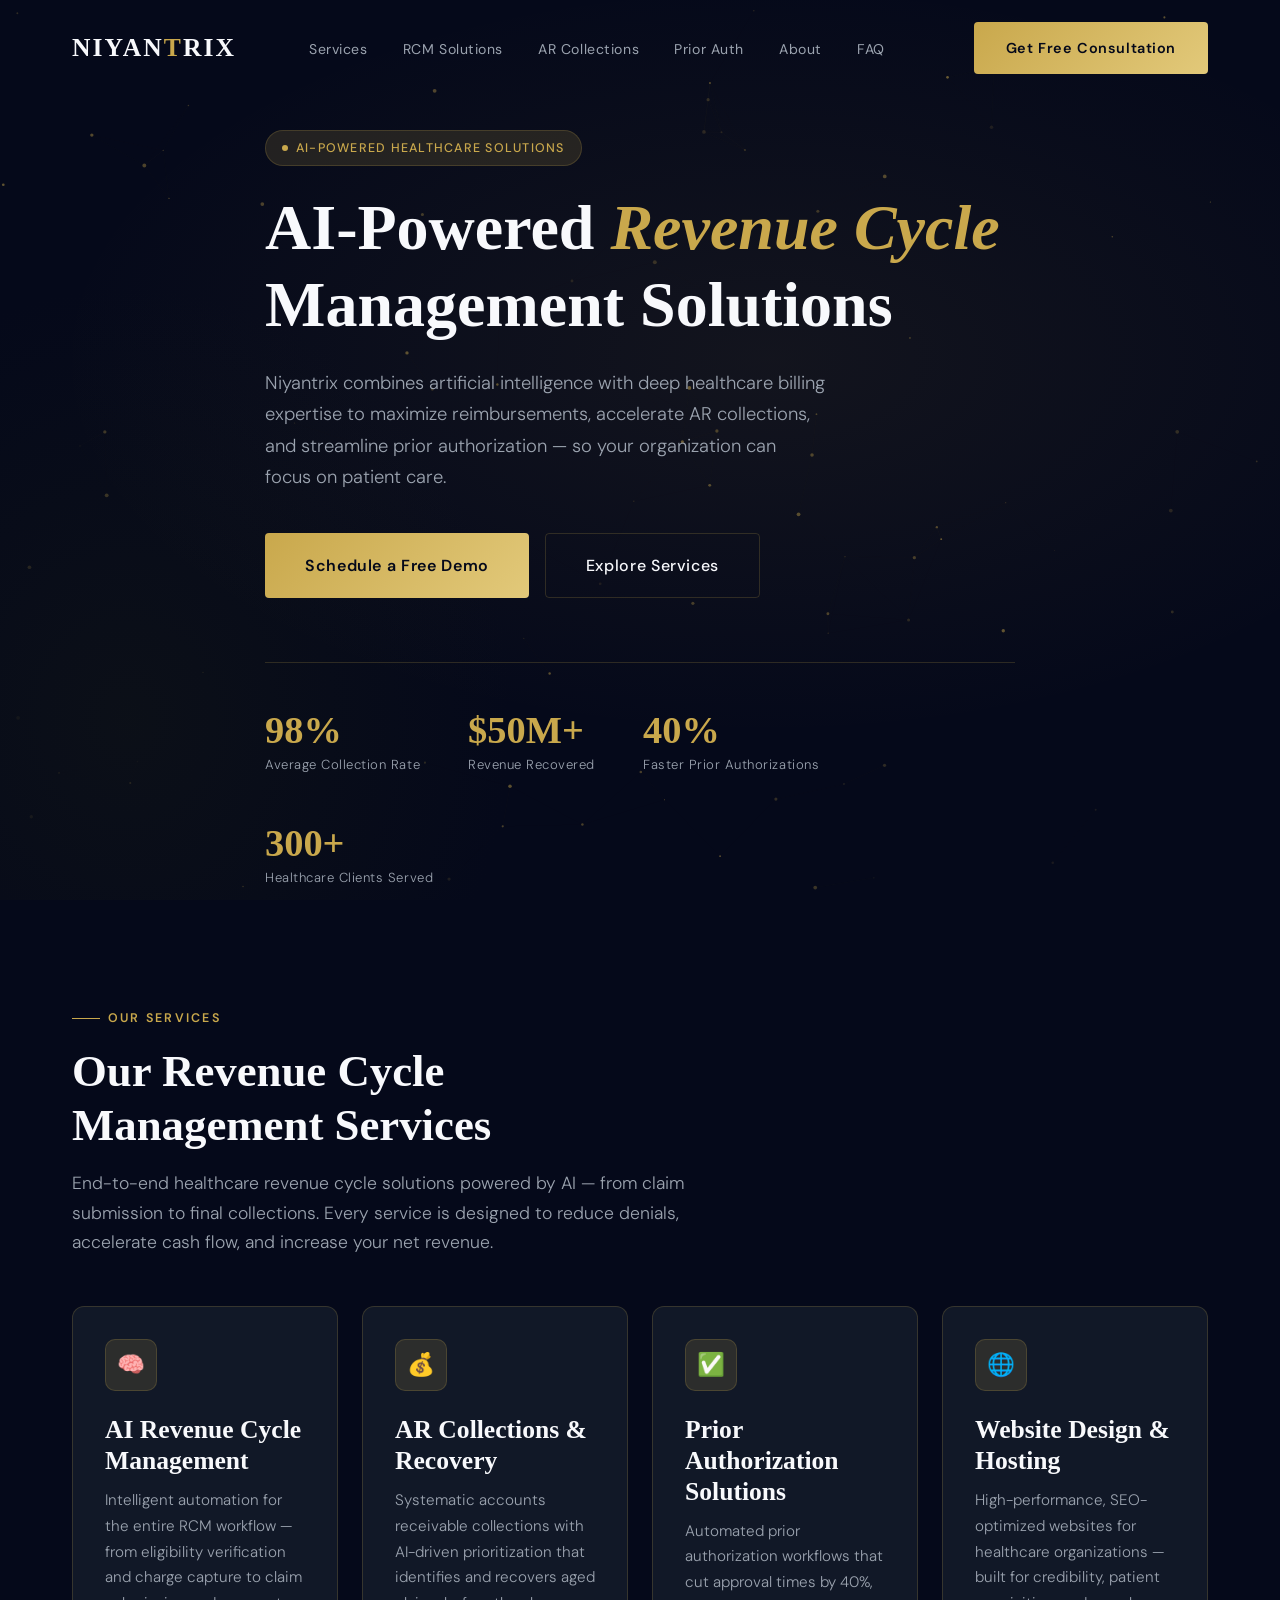
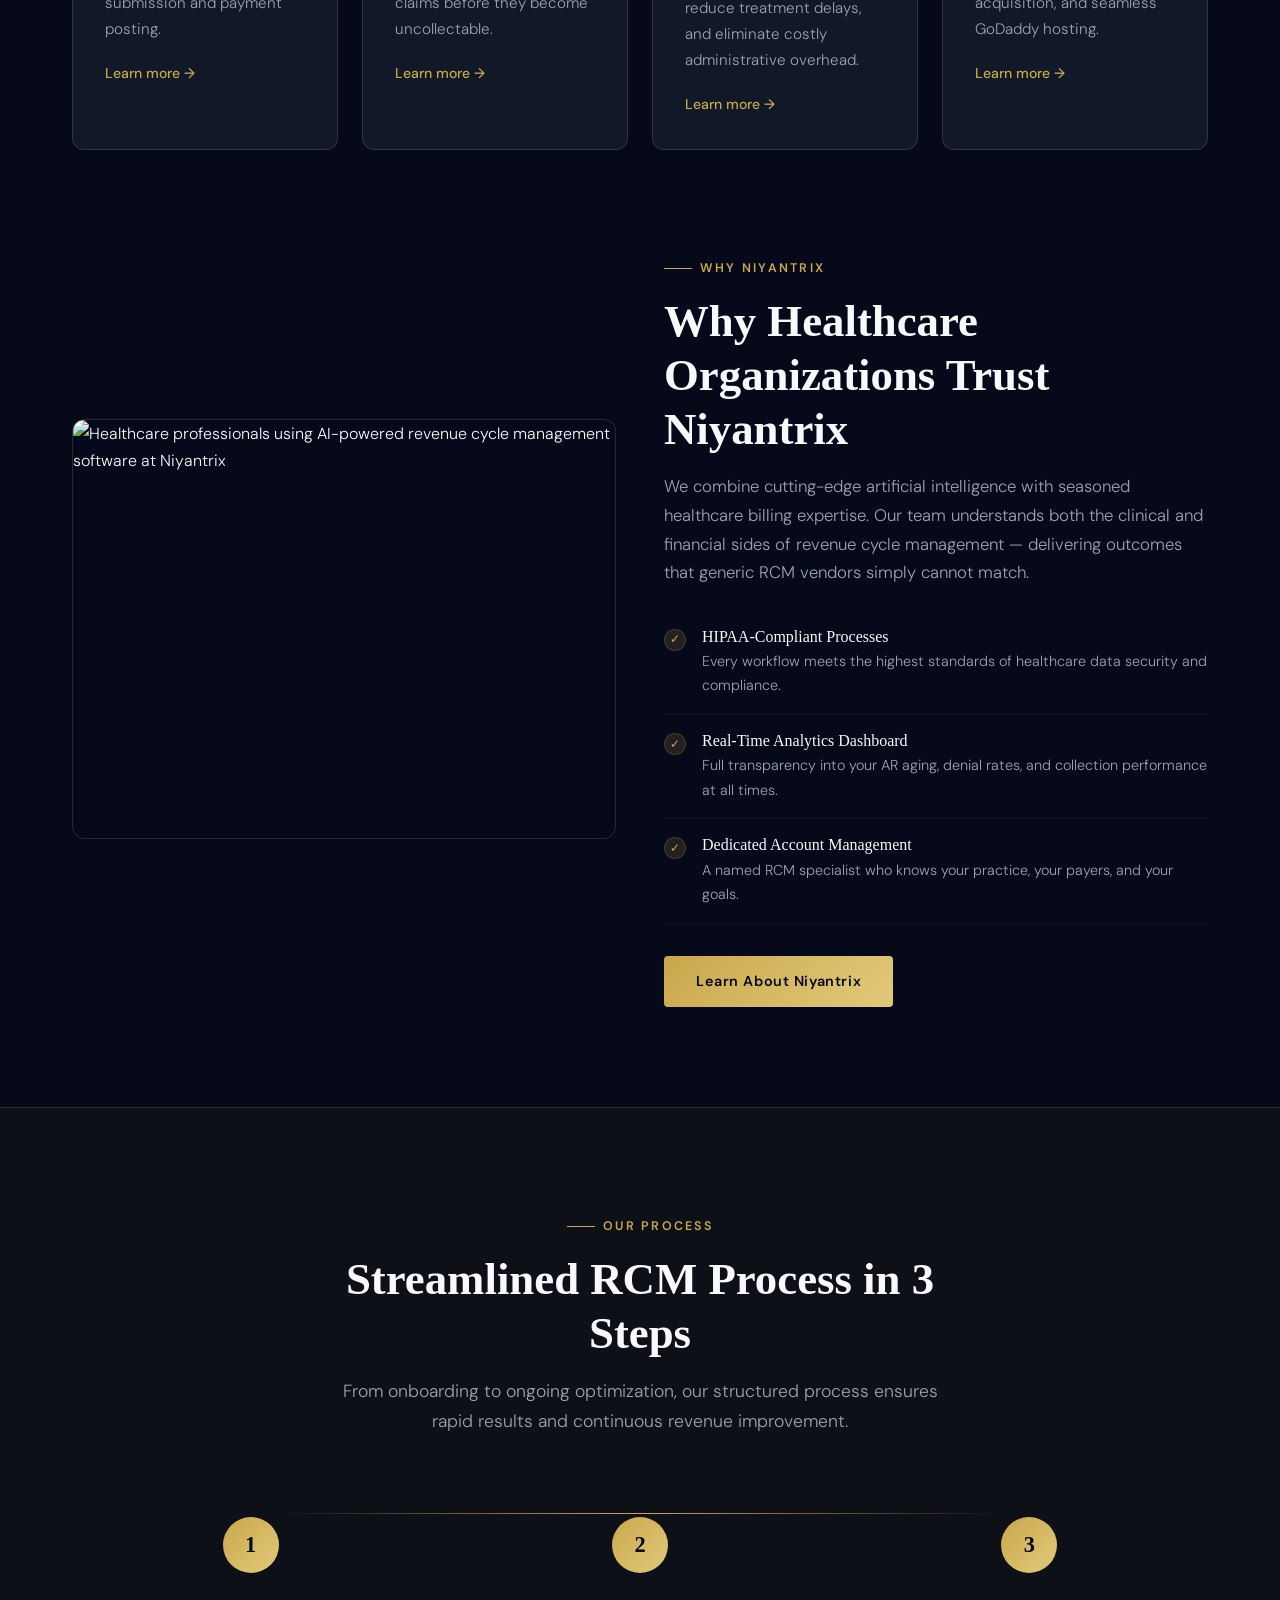
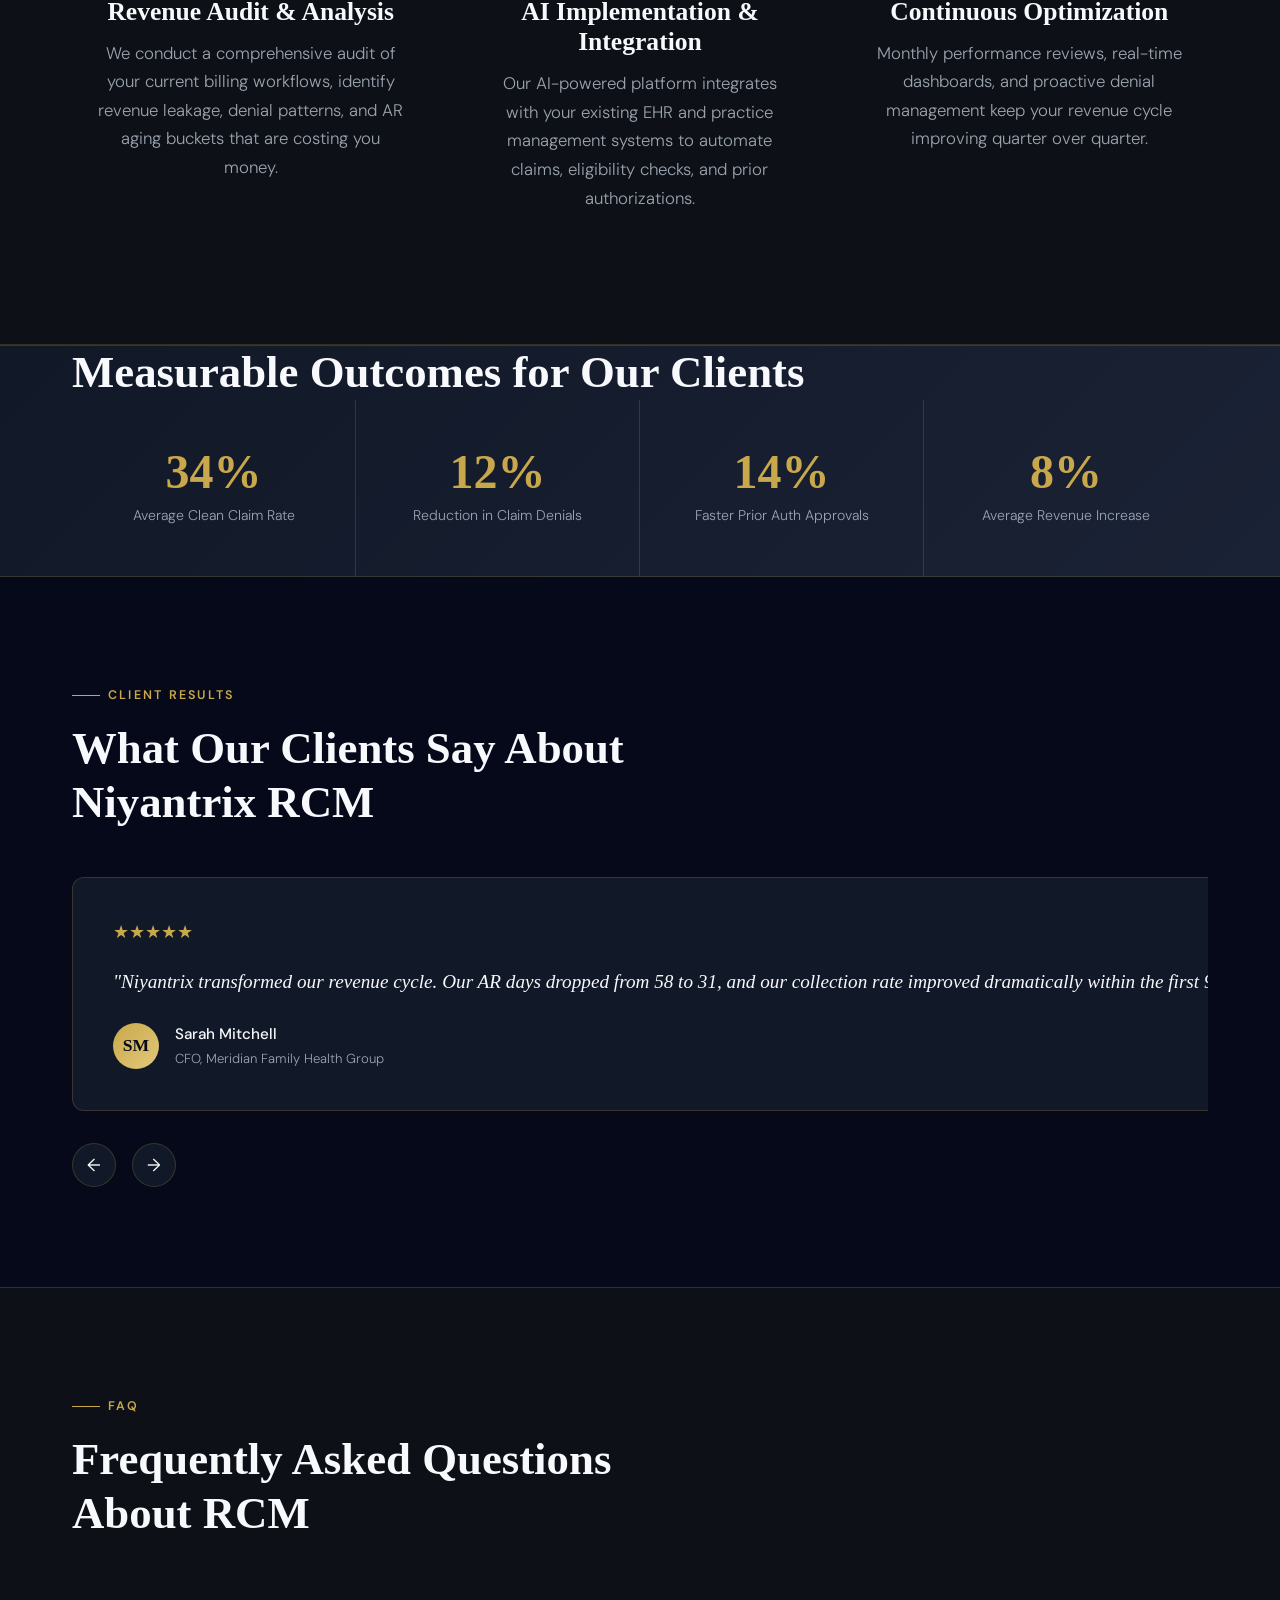
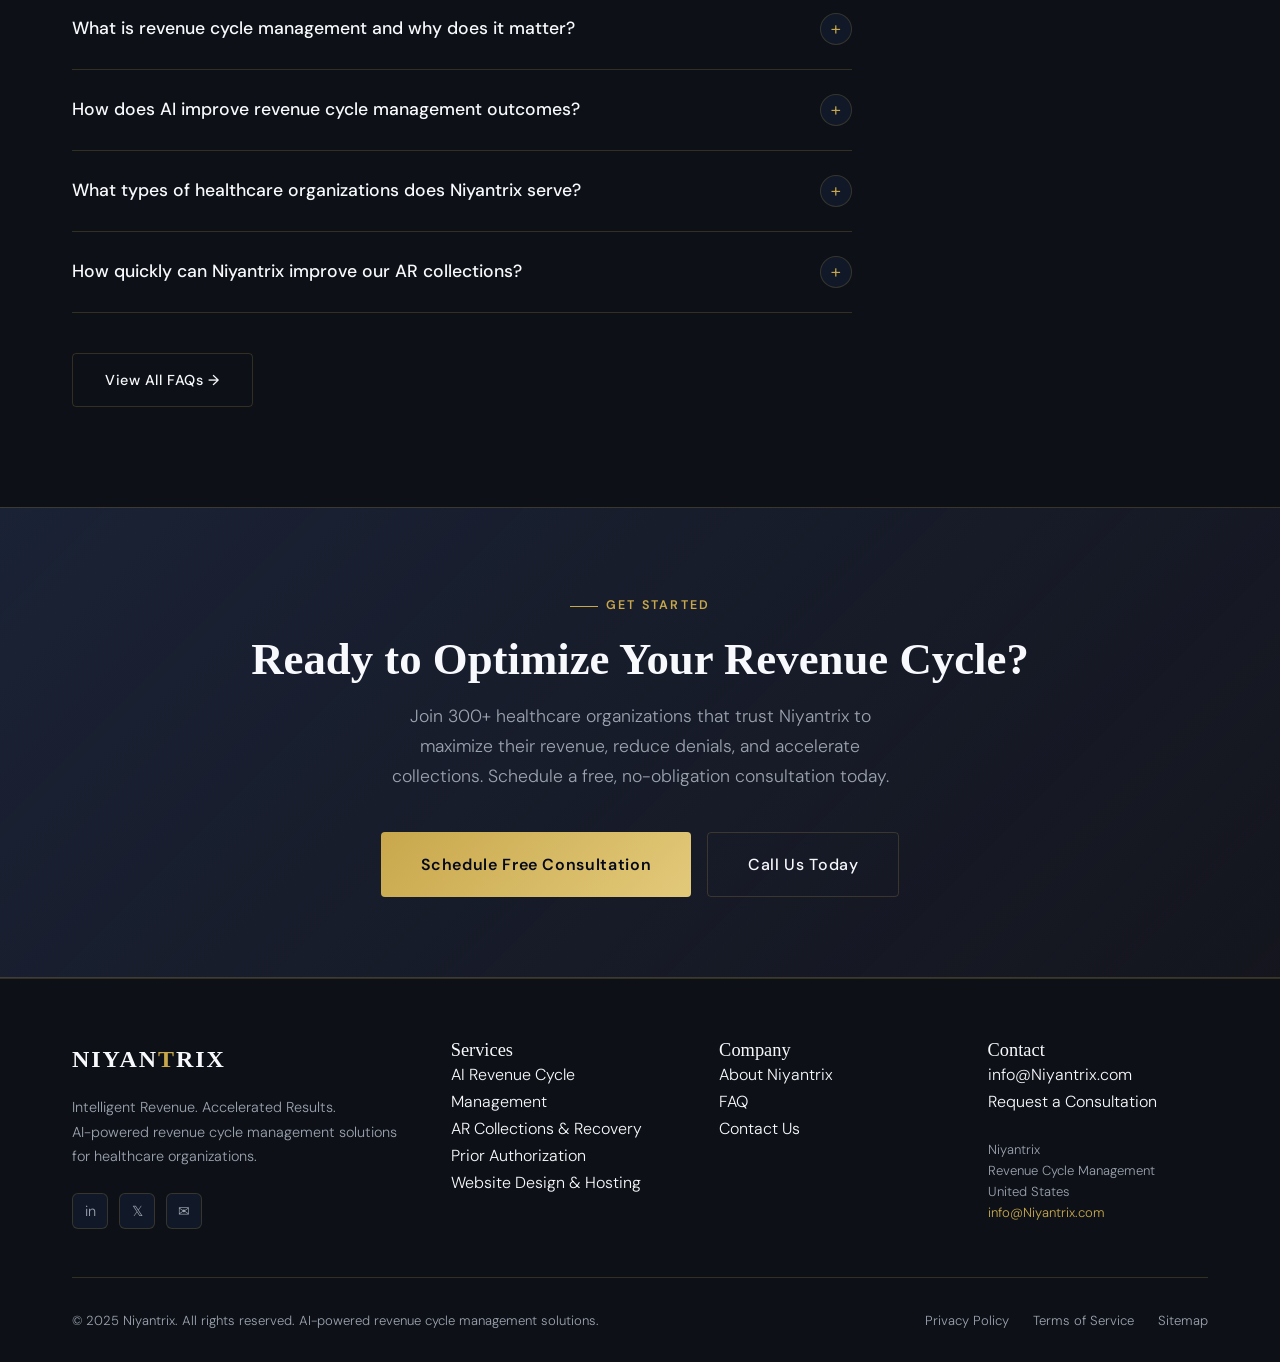
==== index.html @ f1049e8b "Initial commit" ====
<!DOCTYPE html>
<html lang="en">
<head>
  <meta charset="UTF-8" />
  <meta name="viewport" content="width=device-width, initial-scale=1.0" />
  <title>Niyantrix | AI-Powered Revenue Cycle Management & AR Collections</title>
  <meta name="description" content="Niyantrix delivers AI-powered revenue cycle management, AR collections, prior authorization, and healthcare billing solutions. Maximize revenue. Reduce denials. Contact us today." />
  <meta name="robots" content="index, follow" />
  <link rel="canonical" href="https://www.niyantrix.com/" />
  <!-- Open Graph -->
  <meta property="og:type" content="website" />
  <meta property="og:url" content="https://www.niyantrix.com/" />
  <meta property="og:title" content="Niyantrix | AI-Powered Revenue Cycle Management & AR Collections" />
  <meta property="og:description" content="Niyantrix delivers AI-powered revenue cycle management, AR collections, prior authorization, and healthcare billing solutions." />
  <meta property="og:image" content="https://www.niyantrix.com/og-image.jpg" />
  <!-- Twitter -->
  <meta name="twitter:card" content="summary_large_image" />
  <meta name="twitter:title" content="Niyantrix | AI-Powered Revenue Cycle Management" />
  <meta name="twitter:description" content="AI-powered RCM, AR collections, and prior authorization solutions that maximize healthcare revenue." />
  <meta name="twitter:image" content="https://www.niyantrix.com/og-image.jpg" />
  <!-- Hreflang -->
  <link rel="alternate" hreflang="en-us" href="https://www.niyantrix.com/" />
  <!-- Stylesheet -->
  <link rel="stylesheet" href="styles.css" />
  <!-- Structured Data: Organization -->
  <script type="application/ld+json">
  {
    "@context": "https://schema.org",
    "@type": "Organization",
    "name": "Niyantrix",
    "url": "https://www.niyantrix.com",
    "logo": "https://www.niyantrix.com/logo.png",
    "contactPoint": {
      "@type": "ContactPoint",
      "email": "info@Niyantrix.com",
      "contactType": "customer service",
      "availableLanguage": "English"
    },
    "sameAs": [
      "https://www.linkedin.com/company/niyantrix",
      "https://twitter.com/niyantrix"
    ],
    "description": "AI-powered revenue cycle management, AR collections, prior authorization, and healthcare billing solutions."
  }
  </script>
  <!-- Structured Data: WebSite -->
  <script type="application/ld+json">
  {
    "@context": "https://schema.org",
    "@type": "WebSite",
    "name": "Niyantrix",
    "url": "https://www.niyantrix.com",
    "potentialAction": {
      "@type": "SearchAction",
      "target": "https://www.niyantrix.com/search?q={search_term_string}",
      "query-input": "required name=search_term_string"
    }
  }
  </script>
  <!-- Structured Data: FAQPage -->
  <script type="application/ld+json">
  {
    "@context": "https://schema.org",
    "@type": "FAQPage",
    "mainEntity": [
      {
        "@type": "Question",
        "name": "What is revenue cycle management?",
        "acceptedAnswer": {
          "@type": "Answer",
          "text": "Revenue cycle management (RCM) is the financial process healthcare organizations use to track patient care from registration and appointment scheduling to the final payment of a balance. It includes coding, claim submission, AR collections, and denial management."
        }
      },
      {
        "@type": "Question",
        "name": "How does AI improve revenue cycle management?",
        "acceptedAnswer": {
          "@type": "Answer",
          "text": "AI improves RCM by automating claim scrubbing, predicting denials before submission, accelerating prior authorization workflows, and providing real-time analytics that identify revenue leakage—resulting in faster reimbursements and higher collection rates."
        }
      },
      {
        "@type": "Question",
        "name": "What prior authorization services does Niyantrix offer?",
        "acceptedAnswer": {
          "@type": "Answer",
          "text": "Niyantrix provides end-to-end prior authorization management including automated eligibility verification, real-time payer communication, denial prevention, and appeal management to reduce administrative burden and treatment delays."
        }
      }
    ]
  }
  </script>
</head>
<body>

<!-- ── Navigation ── -->
<nav class="nav" aria-label="Main navigation">
  <div class="container">
    <div class="nav-inner">
      <a href="index.html" class="nav-logo" aria-label="Niyantrix Home">NIYAN<span>T</span>RIX</a>
      <ul class="nav-links" role="list">
        <li><a href="services.html">Services</a></li>
        <li><a href="rcm-solutions.html">RCM Solutions</a></li>
        <li><a href="ar-collections.html">AR Collections</a></li>
        <li><a href="prior-authorization.html">Prior Auth</a></li>
        <li><a href="about.html">About</a></li>
        <li><a href="faq.html">FAQ</a></li>
      </ul>
      <a href="contact.html" class="btn btn-gold nav-cta" aria-label="Get a free RCM consultation">Get Free Consultation</a>
      <button class="nav-hamburger" aria-label="Open mobile menu" aria-expanded="false">
        <span></span><span></span><span></span>
      </button>
    </div>
  </div>
</nav>

<!-- Mobile Menu -->
<div class="mobile-menu" role="dialog" aria-modal="true" aria-label="Mobile navigation">
  <button class="mobile-close" aria-label="Close menu">✕</button>
  <a href="services.html">Services</a>
  <a href="rcm-solutions.html">RCM Solutions</a>
  <a href="ar-collections.html">AR Collections</a>
  <a href="prior-authorization.html">Prior Authorization</a>
  <a href="about.html">About</a>
  <a href="faq.html">FAQ</a>
  <a href="contact.html" class="btn btn-gold btn-lg">Get Free Consultation</a>
</div>

<!-- ── Hero ── -->
<section class="hero" aria-label="Hero">
  <canvas id="hero-canvas" aria-hidden="true"></canvas>
  <div class="hero-gradient" aria-hidden="true"></div>
  <div class="container">
    <div class="hero-content">
      <div class="hero-badge">AI-Powered Healthcare Solutions</div>
      <h1>AI-Powered <em>Revenue Cycle</em> Management Solutions</h1>
      <p class="hero-sub">Niyantrix combines artificial intelligence with deep healthcare billing expertise to maximize reimbursements, accelerate AR collections, and streamline prior authorization — so your organization can focus on patient care.</p>
      <div class="hero-actions">
        <a href="contact.html" class="btn btn-gold btn-lg" aria-label="Schedule a free RCM demo">Schedule a Free Demo</a>
        <a href="services.html" class="btn btn-outline btn-lg" aria-label="Learn about our RCM services">Explore Services</a>
      </div>
      <div class="hero-stats" role="list" aria-label="Key performance statistics">
        <div class="stat-item" role="listitem">
          <div class="stat-number" data-target="98" data-suffix="%" aria-label="98 percent collection rate">0%</div>
          <div class="stat-label">Average Collection Rate</div>
        </div>
        <div class="stat-item" role="listitem">
          <div class="stat-number" data-prefix="$" data-target="50" data-suffix="M+" aria-label="50 million dollars revenue recovered">$0M+</div>
          <div class="stat-label">Revenue Recovered</div>
        </div>
        <div class="stat-item" role="listitem">
          <div class="stat-number" data-target="40" data-suffix="%" aria-label="40 percent faster prior authorizations">0%</div>
          <div class="stat-label">Faster Prior Authorizations</div>
        </div>
        <div class="stat-item" role="listitem">
          <div class="stat-number" data-target="300" data-suffix="+" aria-label="Over 300 healthcare clients">0+</div>
          <div class="stat-label">Healthcare Clients Served</div>
        </div>
      </div>
    </div>
  </div>
</section>

<!-- ── Services Overview ── -->
<section class="section" id="services" aria-labelledby="services-heading">
  <div class="container">
    <div class="section-intro reveal">
      <div class="section-label">Our Services</div>
      <h2 id="services-heading">Our Revenue Cycle Management Services</h2>
      <p>End-to-end healthcare revenue cycle solutions powered by AI — from claim submission to final collections. Every service is designed to reduce denials, accelerate cash flow, and increase your net revenue.</p>
    </div>
    <div class="grid-4" style="margin-top:3rem;">
      <article class="card reveal reveal-delay-1">
        <div class="card-icon" aria-hidden="true">🧠</div>
        <h3>AI Revenue Cycle Management</h3>
        <p>Intelligent automation for the entire RCM workflow — from eligibility verification and charge capture to claim submission and payment posting.</p>
        <a href="rcm-solutions.html" class="card-link" aria-label="Learn more about AI Revenue Cycle Management">Learn more →</a>
      </article>
      <article class="card reveal reveal-delay-2">
        <div class="card-icon" aria-hidden="true">💰</div>
        <h3>AR Collections & Recovery</h3>
        <p>Systematic accounts receivable collections with AI-driven prioritization that identifies and recovers aged claims before they become uncollectable.</p>
        <a href="ar-collections.html" class="card-link" aria-label="Learn more about AR Collections and Recovery">Learn more →</a>
      </article>
      <article class="card reveal reveal-delay-3">
        <div class="card-icon" aria-hidden="true">✅</div>
        <h3>Prior Authorization Solutions</h3>
        <p>Automated prior authorization workflows that cut approval times by 40%, reduce treatment delays, and eliminate costly administrative overhead.</p>
        <a href="prior-authorization.html" class="card-link" aria-label="Learn more about Prior Authorization Solutions">Learn more →</a>
      </article>
      <article class="card reveal reveal-delay-4">
        <div class="card-icon" aria-hidden="true">🌐</div>
        <h3>Website Design & Hosting</h3>
        <p>High-performance, SEO-optimized websites for healthcare organizations — built for credibility, patient acquisition, and seamless GoDaddy hosting.</p>
        <a href="web-design.html" class="card-link" aria-label="Learn more about Website Design and Hosting">Learn more →</a>
      </article>
    </div>
  </div>
</section>

<!-- ── About Snippet ── -->
<section class="section" style="padding-top:0;" aria-labelledby="about-heading">
  <div class="container">
    <div class="grid-2">
      <div class="reveal">
        <img
          src="https://images.unsplash.com/photo-1576091160550-2173dba999ef?w=700&q=80"
          alt="Healthcare professionals using AI-powered revenue cycle management software at Niyantrix"
          style="border-radius:12px; border:1px solid rgba(201,168,76,0.2); width:100%; height:420px; object-fit:cover;"
          loading="lazy"
        />
      </div>
      <div class="reveal reveal-delay-2">
        <div class="section-label">Why Niyantrix</div>
        <h2 id="about-heading">Why Healthcare Organizations Trust Niyantrix</h2>
        <p style="margin-top:1rem;">We combine cutting-edge artificial intelligence with seasoned healthcare billing expertise. Our team understands both the clinical and financial sides of revenue cycle management — delivering outcomes that generic RCM vendors simply cannot match.</p>
        <div class="benefits-list" role="list">
          <div class="benefit-item" role="listitem">
            <div class="benefit-check" aria-hidden="true">✓</div>
            <div>
              <h4>HIPAA-Compliant Processes</h4>
              <p>Every workflow meets the highest standards of healthcare data security and compliance.</p>
            </div>
          </div>
          <div class="benefit-item" role="listitem">
            <div class="benefit-check" aria-hidden="true">✓</div>
            <div>
              <h4>Real-Time Analytics Dashboard</h4>
              <p>Full transparency into your AR aging, denial rates, and collection performance at all times.</p>
            </div>
          </div>
          <div class="benefit-item" role="listitem">
            <div class="benefit-check" aria-hidden="true">✓</div>
            <div>
              <h4>Dedicated Account Management</h4>
              <p>A named RCM specialist who knows your practice, your payers, and your goals.</p>
            </div>
          </div>
        </div>
        <a href="about.html" class="btn btn-gold" style="margin-top:2rem;" aria-label="Learn more about Niyantrix">Learn About Niyantrix</a>
      </div>
    </div>
  </div>
</section>

<!-- ── How It Works ── -->
<section class="section" style="background:var(--charcoal); border-top:1px solid var(--border); border-bottom:1px solid var(--border);" aria-labelledby="process-heading">
  <div class="container">
    <div class="section-intro text-center reveal" style="margin:0 auto 3rem;">
      <div class="section-label" style="justify-content:center;">Our Process</div>
      <h2 id="process-heading">Streamlined RCM Process in 3 Steps</h2>
      <p>From onboarding to ongoing optimization, our structured process ensures rapid results and continuous revenue improvement.</p>
    </div>
    <div class="process-grid">
      <div class="process-step reveal reveal-delay-1">
        <div class="step-num" aria-label="Step 1">1</div>
        <h3>Revenue Audit & Analysis</h3>
        <p>We conduct a comprehensive audit of your current billing workflows, identify revenue leakage, denial patterns, and AR aging buckets that are costing you money.</p>
      </div>
      <div class="process-step reveal reveal-delay-2">
        <div class="step-num" aria-label="Step 2">2</div>
        <h3>AI Implementation & Integration</h3>
        <p>Our AI-powered platform integrates with your existing EHR and practice management systems to automate claims, eligibility checks, and prior authorizations.</p>
      </div>
      <div class="process-step reveal reveal-delay-3">
        <div class="step-num" aria-label="Step 3">3</div>
        <h3>Continuous Optimization</h3>
        <p>Monthly performance reviews, real-time dashboards, and proactive denial management keep your revenue cycle improving quarter over quarter.</p>
      </div>
    </div>
  </div>
</section>

<!-- ── Results ── -->
<section class="results-banner" aria-labelledby="results-heading">
  <div class="container">
    <h2 id="results-heading" class="sr-only">Measurable Outcomes for Our Clients</h2>
    <div class="results-grid" role="list">
      <div class="result-item reveal" role="listitem">
        <div class="result-number" data-target="98" data-suffix="%" aria-label="98 percent">0%</div>
        <div class="result-label">Average Clean Claim Rate</div>
      </div>
      <div class="result-item reveal reveal-delay-1" role="listitem">
        <div class="result-number" data-target="35" data-suffix="%" aria-label="35 percent">0%</div>
        <div class="result-label">Reduction in Claim Denials</div>
      </div>
      <div class="result-item reveal reveal-delay-2" role="listitem">
        <div class="result-number" data-target="40" data-suffix="%" aria-label="40 percent">0%</div>
        <div class="result-label">Faster Prior Auth Approvals</div>
      </div>
      <div class="result-item reveal reveal-delay-3" role="listitem">
        <div class="result-number" data-target="22" data-suffix="%" aria-label="22 percent">0%</div>
        <div class="result-label">Average Revenue Increase</div>
      </div>
    </div>
  </div>
</section>

<!-- ── Testimonials ── -->
<section class="section" aria-labelledby="testimonials-heading">
  <div class="container">
    <div class="section-intro reveal" style="margin-bottom:3rem;">
      <div class="section-label">Client Results</div>
      <h2 id="testimonials-heading">What Our Clients Say About Niyantrix RCM</h2>
    </div>
    <div class="testimonials-track" role="region" aria-label="Client testimonials slider">
      <div class="testimonials-slider" aria-live="polite">
        <article class="testimonial-card">
          <div class="testimonial-stars" aria-label="5 out of 5 stars">★★★★★</div>
          <blockquote class="testimonial-text">"Niyantrix transformed our revenue cycle. Our AR days dropped from 58 to 31, and our collection rate improved dramatically within the first 90 days."</blockquote>
          <div class="testimonial-author">
            <div class="author-avatar" aria-hidden="true">SM</div>
            <div>
              <div class="author-name">Sarah Mitchell</div>
              <div class="author-title">CFO, Meridian Family Health Group</div>
            </div>
          </div>
        </article>
        <article class="testimonial-card">
          <div class="testimonial-stars" aria-label="5 out of 5 stars">★★★★★</div>
          <blockquote class="testimonial-text">"The prior authorization automation alone saved our staff over 20 hours per week. Niyantrix's AI actually understands payer requirements — it's remarkable."</blockquote>
          <div class="testimonial-author">
            <div class="author-avatar" aria-hidden="true">DK</div>
            <div>
              <div class="author-name">Dr. David Kumar</div>
              <div class="author-title">Medical Director, Apex Orthopedic Institute</div>
            </div>
          </div>
        </article>
        <article class="testimonial-card">
          <div class="testimonial-stars" aria-label="5 out of 5 stars">★★★★★</div>
          <blockquote class="testimonial-text">"We recovered over $1.2 million in aged AR within six months of partnering with Niyantrix. Their collections team is methodical and relentless in the best possible way."</blockquote>
          <div class="testimonial-author">
            <div class="author-avatar" aria-hidden="true">JR</div>
            <div>
              <div class="author-name">Jennifer Rodriguez</div>
              <div class="author-title">Revenue Cycle Director, Summit Surgical Center</div>
            </div>
          </div>
        </article>
        <article class="testimonial-card">
          <div class="testimonial-stars" aria-label="5 out of 5 stars">★★★★★</div>
          <blockquote class="testimonial-text">"Switching to Niyantrix was the best financial decision we made. Their transparency, reporting, and responsiveness set them apart from every other RCM vendor we evaluated."</blockquote>
          <div class="testimonial-author">
            <div class="author-avatar" aria-hidden="true">TW</div>
            <div>
              <div class="author-name">Thomas Walsh</div>
              <div class="author-title">Administrator, Lakeview Primary Care Associates</div>
            </div>
          </div>
        </article>
      </div>
    </div>
    <div class="slider-controls" aria-label="Testimonial navigation">
      <button class="slider-btn slider-prev" aria-label="Previous testimonial">←</button>
      <button class="slider-btn slider-next" aria-label="Next testimonial">→</button>
    </div>
  </div>
</section>

<!-- ── FAQ ── -->
<section class="section" style="background:var(--charcoal); border-top:1px solid var(--border);" aria-labelledby="faq-heading">
  <div class="container">
    <div class="section-intro reveal" style="margin-bottom:3rem;">
      <div class="section-label">FAQ</div>
      <h2 id="faq-heading">Frequently Asked Questions About RCM</h2>
    </div>
    <div style="max-width:780px;">
      <div class="faq-item reveal">
        <div class="faq-question" role="button" tabindex="0" aria-expanded="false">
          <h3>What is revenue cycle management and why does it matter?</h3>
          <div class="faq-toggle" aria-hidden="true">+</div>
        </div>
        <div class="faq-answer" role="region">
          <p>Revenue cycle management (RCM) is the end-to-end financial process that healthcare organizations use to manage clinical and administrative functions associated with claims processing, payment, and revenue generation. Effective RCM directly impacts cash flow, reduces administrative burden, and ensures your organization is reimbursed for every service rendered.</p>
        </div>
      </div>
      <div class="faq-item reveal">
        <div class="faq-question" role="button" tabindex="0" aria-expanded="false">
          <h3>How does AI improve revenue cycle management outcomes?</h3>
          <div class="faq-toggle" aria-hidden="true">+</div>
        </div>
        <div class="faq-answer" role="region">
          <p>AI improves RCM by automating repetitive tasks like claim scrubbing and eligibility verification, predicting claim denials before submission, and identifying patterns in payer behavior that human analysts would miss. The result is a higher clean claim rate, fewer denials, faster reimbursements, and more revenue with less administrative staff time.</p>
        </div>
      </div>
      <div class="faq-item reveal">
        <div class="faq-question" role="button" tabindex="0" aria-expanded="false">
          <h3>What types of healthcare organizations does Niyantrix serve?</h3>
          <div class="faq-toggle" aria-hidden="true">+</div>
        </div>
        <div class="faq-answer" role="region">
          <p>Niyantrix serves a wide range of healthcare organizations including independent physician practices, multi-specialty groups, ambulatory surgical centers, hospitals, behavioral health providers, and specialty clinics. Our scalable platform adapts to organizations of every size — from solo practitioners to large health systems.</p>
        </div>
      </div>
      <div class="faq-item reveal">
        <div class="faq-question" role="button" tabindex="0" aria-expanded="false">
          <h3>How quickly can Niyantrix improve our AR collections?</h3>
          <div class="faq-toggle" aria-hidden="true">+</div>
        </div>
        <div class="faq-answer" role="region">
          <p>Most clients see measurable improvement in AR days and collection rates within the first 60–90 days of onboarding. Our initial revenue audit identifies the highest-impact opportunities immediately, allowing our team to begin recovering aged claims and improving the submission process from day one.</p>
        </div>
      </div>
    </div>
    <div style="margin-top:2.5rem;">
      <a href="faq.html" class="btn btn-outline" aria-label="View all frequently asked questions">View All FAQs →</a>
    </div>
  </div>
</section>

<!-- ── CTA Banner ── -->
<section class="cta-banner" aria-labelledby="cta-heading">
  <div class="container">
    <div class="section-label" style="justify-content:center;" aria-hidden="true">Get Started</div>
    <h2 id="cta-heading">Ready to Optimize Your Revenue Cycle?</h2>
    <p>Join 300+ healthcare organizations that trust Niyantrix to maximize their revenue, reduce denials, and accelerate collections. Schedule a free, no-obligation consultation today.</p>
    <div class="cta-actions">
      <a href="contact.html" class="btn btn-gold btn-lg" aria-label="Schedule a free revenue cycle consultation">Schedule Free Consultation</a>
      <a href="tel:+1800NIYANTRIX" class="btn btn-outline btn-lg" aria-label="Call Niyantrix">Call Us Today</a>
    </div>
  </div>
</section>

<!-- ── Footer ── -->
<footer class="footer" role="contentinfo">
  <div class="container">
    <div class="footer-grid">
      <div class="footer-brand">
        <div class="footer-logo">NIYAN<span>T</span>RIX</div>
        <p class="footer-tagline">Intelligent Revenue. Accelerated Results.<br/>AI-powered revenue cycle management solutions for healthcare organizations.</p>
        <div class="footer-social" aria-label="Social media links">
          <a href="https://www.linkedin.com/company/niyantrix" class="social-btn" target="_blank" rel="noopener noreferrer" aria-label="Niyantrix on LinkedIn">in</a>
          <a href="https://twitter.com/niyantrix" class="social-btn" target="_blank" rel="noopener noreferrer" aria-label="Niyantrix on Twitter">𝕏</a>
          <a href="mailto:info@Niyantrix.com" class="social-btn" aria-label="Email Niyantrix">✉</a>
        </div>
      </div>
      <nav aria-label="Services footer navigation">
        <h4>Services</h4>
        <ul role="list">
          <li><a href="rcm-solutions.html">AI Revenue Cycle Management</a></li>
          <li><a href="ar-collections.html">AR Collections & Recovery</a></li>
          <li><a href="prior-authorization.html">Prior Authorization</a></li>
          <li><a href="web-design.html">Website Design & Hosting</a></li>
        </ul>
      </nav>
      <nav aria-label="Company footer navigation">
        <h4>Company</h4>
        <ul role="list">
          <li><a href="about.html">About Niyantrix</a></li>
          <li><a href="faq.html">FAQ</a></li>
          <li><a href="contact.html">Contact Us</a></li>
        </ul>
      </nav>
      <div>
        <h4>Contact</h4>
        <ul role="list">
          <li><a href="mailto:info@Niyantrix.com" aria-label="Email us at info@Niyantrix.com">info@Niyantrix.com</a></li>
          <li><a href="contact.html">Request a Consultation</a></li>
        </ul>
        <address style="margin-top:1.5rem; font-style:normal;">
          <p style="font-size:0.82rem; color:var(--muted); line-height:1.6;">
            Niyantrix<br/>
            Revenue Cycle Management<br/>
            United States<br/>
            <a href="mailto:info@Niyantrix.com" style="color:var(--gold);">info@Niyantrix.com</a>
          </p>
        </address>
      </div>
    </div>
    <div class="footer-bottom">
      <p class="footer-copy">© 2025 Niyantrix. All rights reserved. AI-powered revenue cycle management solutions.</p>
      <div class="footer-legal">
        <a href="privacy.html">Privacy Policy</a>
        <a href="terms.html">Terms of Service</a>
        <a href="sitemap.xml">Sitemap</a>
      </div>
    </div>
  </div>
</footer>

<script src="main.js" defer></script>
</body>
</html>
---- styles.css ----
/* ============================================
   NIYANTRIX — Shared Stylesheet
   Luxury Dark Corporate | Gold Accent
   ============================================ */

@import url('https://fonts.googleapis.com/css2?family=Cormorant+Garant:ital,wght@0,300;0,400;0,600;0,700;1,300;1,400&family=DM+Sans:ital,opsz,wght@0,9..40,300;0,9..40,400;0,9..40,500;0,9..40,600;1,9..40,300&display=swap');

/* ── Variables ── */
:root {
  --navy:      #05091A;
  --charcoal:  #0D1117;
  --surface:   #111827;
  --surface2:  #1A2235;
  --gold:      #C9A84C;
  --gold-light:#E2C97A;
  --gold-dim:  rgba(201,168,76,0.15);
  --white:     #F8F9FC;
  --muted:     #9BA3AF;
  --border:    rgba(201,168,76,0.2);
  --font-head: 'Cormorant Garant', Georgia, serif;
  --font-body: 'DM Sans', sans-serif;
  --radius:    12px;
  --transition: 0.35s cubic-bezier(0.4,0,0.2,1);
}

/* ── Reset ── */
*, *::before, *::after { box-sizing: border-box; margin: 0; padding: 0; }
html { scroll-behavior: smooth; font-size: 16px; }
body {
  background: var(--navy);
  color: var(--white);
  font-family: var(--font-body);
  font-weight: 300;
  line-height: 1.7;
  overflow-x: hidden;
}
img { display: block; max-width: 100%; height: auto; }
a { color: inherit; text-decoration: none; }
ul { list-style: none; }
button { cursor: pointer; font-family: var(--font-body); }

/* ── Typography ── */
h1, h2, h3, h4 {
  font-family: var(--font-head);
  font-weight: 600;
  line-height: 1.2;
  color: var(--white);
}
h1 { font-size: clamp(2.4rem, 5vw, 4.2rem); }
h2 { font-size: clamp(1.9rem, 3.5vw, 3rem); }
h3 { font-size: clamp(1.3rem, 2vw, 1.7rem); }
h4 { font-size: 1.15rem; font-weight: 500; }
p  { color: var(--muted); font-size: 1.05rem; }

/* ── Layout Helpers ── */
.container { max-width: 1200px; margin: 0 auto; padding: 0 2rem; }
.section    { padding: 100px 0; }
.section-sm { padding: 60px 0; }
.text-gold  { color: var(--gold); }
.text-center{ text-align: center; }
.flex       { display: flex; }
.grid-2     { display: grid; grid-template-columns: 1fr 1fr; gap: 3rem; align-items: center; }
.grid-3     { display: grid; grid-template-columns: repeat(3,1fr); gap: 2rem; }
.grid-4     { display: grid; grid-template-columns: repeat(4,1fr); gap: 1.5rem; }

/* ── Section Label ── */
.section-label {
  display: inline-flex;
  align-items: center;
  gap: 0.5rem;
  font-size: 0.78rem;
  font-weight: 600;
  letter-spacing: 0.18em;
  text-transform: uppercase;
  color: var(--gold);
  margin-bottom: 1rem;
}
.section-label::before {
  content: '';
  display: block;
  width: 28px; height: 1px;
  background: var(--gold);
}
.section-intro { max-width: 620px; }
.section-intro p { margin-top: 1rem; font-size: 1.1rem; }

/* ── Buttons ── */
.btn {
  display: inline-flex;
  align-items: center;
  gap: 0.5rem;
  padding: 0.85rem 2rem;
  border-radius: 4px;
  font-size: 0.9rem;
  font-weight: 500;
  letter-spacing: 0.04em;
  transition: var(--transition);
  border: none;
}
.btn-gold {
  background: linear-gradient(135deg, var(--gold), var(--gold-light));
  color: var(--navy);
  font-weight: 600;
}
.btn-gold:hover {
  transform: translateY(-2px);
  box-shadow: 0 8px 30px rgba(201,168,76,0.4);
}
.btn-outline {
  background: transparent;
  color: var(--white);
  border: 1px solid var(--border);
}
.btn-outline:hover {
  border-color: var(--gold);
  color: var(--gold);
  transform: translateY(-2px);
}
.btn-lg { padding: 1.1rem 2.5rem; font-size: 1rem; }

/* ── Navigation ── */
.nav {
  position: fixed;
  top: 0; left: 0; right: 0;
  z-index: 1000;
  padding: 1.4rem 0;
  transition: var(--transition);
}
.nav.scrolled {
  background: rgba(5,9,26,0.92);
  backdrop-filter: blur(20px);
  -webkit-backdrop-filter: blur(20px);
  border-bottom: 1px solid var(--border);
  padding: 1rem 0;
}
.nav-inner {
  display: flex;
  align-items: center;
  justify-content: space-between;
}
.nav-logo {
  font-family: var(--font-head);
  font-size: 1.6rem;
  font-weight: 700;
  letter-spacing: 0.08em;
  color: var(--white);
}
.nav-logo span { color: var(--gold); }
.nav-links {
  display: flex;
  align-items: center;
  gap: 2.2rem;
}
.nav-links a {
  font-size: 0.88rem;
  font-weight: 400;
  letter-spacing: 0.04em;
  color: var(--muted);
  transition: color var(--transition);
  position: relative;
}
.nav-links a::after {
  content: '';
  position: absolute;
  bottom: -3px; left: 0;
  width: 0; height: 1px;
  background: var(--gold);
  transition: width var(--transition);
}
.nav-links a:hover { color: var(--white); }
.nav-links a:hover::after { width: 100%; }
.nav-cta { margin-left: 1rem; }
.nav-hamburger {
  display: none;
  flex-direction: column;
  gap: 5px;
  background: none;
  border: none;
  padding: 4px;
}
.nav-hamburger span {
  display: block;
  width: 24px; height: 2px;
  background: var(--white);
  transition: var(--transition);
}
.mobile-menu {
  display: none;
  position: fixed;
  inset: 0;
  background: var(--navy);
  z-index: 999;
  flex-direction: column;
  align-items: center;
  justify-content: center;
  gap: 2rem;
}
.mobile-menu.open { display: flex; }
.mobile-menu a {
  font-family: var(--font-head);
  font-size: 2rem;
  color: var(--muted);
  transition: color var(--transition);
}
.mobile-menu a:hover { color: var(--gold); }
.mobile-close {
  position: absolute;
  top: 1.5rem; right: 2rem;
  background: none;
  border: none;
  color: var(--white);
  font-size: 2rem;
  cursor: pointer;
}

/* ── Hero ── */
.hero {
  position: relative;
  min-height: 100vh;
  display: flex;
  align-items: center;
  overflow: hidden;
  padding-top: 120px;
}
#hero-canvas {
  position: absolute;
  inset: 0;
  z-index: 0;
}
.hero-gradient {
  position: absolute;
  inset: 0;
  background: radial-gradient(ellipse 80% 60% at 60% 40%, rgba(201,168,76,0.07) 0%, transparent 70%),
              radial-gradient(ellipse 50% 80% at 10% 80%, rgba(13,17,23,0.8) 0%, transparent 60%);
  z-index: 1;
}
.hero-content {
  position: relative;
  z-index: 2;
  max-width: 750px;
}
.hero-badge {
  display: inline-flex;
  align-items: center;
  gap: 0.5rem;
  background: var(--gold-dim);
  border: 1px solid var(--border);
  border-radius: 50px;
  padding: 0.4rem 1rem;
  font-size: 0.78rem;
  font-weight: 500;
  letter-spacing: 0.1em;
  text-transform: uppercase;
  color: var(--gold);
  margin-bottom: 1.5rem;
  opacity: 0;
  animation: fadeUp 0.8s 0.2s forwards;
}
.hero-badge::before {
  content: '';
  width: 6px; height: 6px;
  border-radius: 50%;
  background: var(--gold);
  animation: pulse 2s infinite;
}
@keyframes pulse {
  0%,100% { opacity: 1; transform: scale(1); }
  50% { opacity: 0.5; transform: scale(1.4); }
}
.hero h1 {
  opacity: 0;
  animation: fadeUp 0.9s 0.4s forwards;
}
.hero h1 em {
  font-style: italic;
  color: var(--gold);
}
.hero-sub {
  margin-top: 1.5rem;
  font-size: 1.15rem;
  max-width: 560px;
  opacity: 0;
  animation: fadeUp 0.9s 0.6s forwards;
}
.hero-actions {
  display: flex;
  gap: 1rem;
  margin-top: 2.5rem;
  flex-wrap: wrap;
  opacity: 0;
  animation: fadeUp 0.9s 0.8s forwards;
}
.hero-stats {
  display: flex;
  gap: 3rem;
  margin-top: 4rem;
  padding-top: 3rem;
  border-top: 1px solid var(--border);
  opacity: 0;
  animation: fadeUp 0.9s 1s forwards;
  flex-wrap: wrap;
}
.stat-item {}
.stat-number {
  font-family: var(--font-head);
  font-size: 2.4rem;
  font-weight: 700;
  color: var(--gold);
  line-height: 1;
}
.stat-label { font-size: 0.82rem; color: var(--muted); margin-top: 0.3rem; letter-spacing: 0.04em; }

/* ── Cards ── */
.card {
  background: var(--surface);
  border: 1px solid var(--border);
  border-radius: var(--radius);
  padding: 2rem;
  transition: var(--transition);
  position: relative;
  overflow: hidden;
}
.card::before {
  content: '';
  position: absolute;
  inset: 0;
  background: linear-gradient(135deg, var(--gold-dim), transparent);
  opacity: 0;
  transition: opacity var(--transition);
}
.card:hover {
  border-color: var(--gold);
  transform: translateY(-6px);
  box-shadow: 0 20px 60px rgba(201,168,76,0.15);
}
.card:hover::before { opacity: 1; }
.card-icon {
  width: 52px; height: 52px;
  background: var(--gold-dim);
  border: 1px solid var(--border);
  border-radius: 10px;
  display: flex;
  align-items: center;
  justify-content: center;
  font-size: 1.4rem;
  margin-bottom: 1.5rem;
  position: relative;
  z-index: 1;
}
.card h3 { position: relative; z-index: 1; margin-bottom: 0.7rem; }
.card p  { position: relative; z-index: 1; font-size: 0.95rem; }
.card-link {
  display: inline-flex;
  align-items: center;
  gap: 0.4rem;
  color: var(--gold);
  font-size: 0.88rem;
  font-weight: 500;
  margin-top: 1.2rem;
  position: relative;
  z-index: 1;
  transition: gap var(--transition);
}
.card:hover .card-link { gap: 0.8rem; }

/* ── Process Steps ── */
.process-grid {
  display: grid;
  grid-template-columns: repeat(3,1fr);
  gap: 2rem;
  position: relative;
}
.process-grid::before {
  content: '';
  position: absolute;
  top: 28px;
  left: calc(16.66% + 1rem);
  right: calc(16.66% + 1rem);
  height: 1px;
  background: linear-gradient(90deg, transparent, var(--gold), transparent);
}
.process-step { text-align: center; padding: 2rem 1.5rem; }
.step-num {
  width: 56px; height: 56px;
  border-radius: 50%;
  background: linear-gradient(135deg, var(--gold), var(--gold-light));
  color: var(--navy);
  font-family: var(--font-head);
  font-size: 1.4rem;
  font-weight: 700;
  display: flex;
  align-items: center;
  justify-content: center;
  margin: 0 auto 1.5rem;
}
.process-step h3 { margin-bottom: 0.7rem; }

/* ── Results Banner ── */
.results-banner {
  background: linear-gradient(135deg, var(--surface) 0%, var(--surface2) 100%);
  border-top: 1px solid var(--border);
  border-bottom: 1px solid var(--border);
}
.results-grid {
  display: grid;
  grid-template-columns: repeat(4,1fr);
  gap: 0;
}
.result-item {
  padding: 3rem 2rem;
  text-align: center;
  border-right: 1px solid var(--border);
}
.result-item:last-child { border-right: none; }
.result-number {
  font-family: var(--font-head);
  font-size: 3rem;
  font-weight: 700;
  color: var(--gold);
  line-height: 1;
}
.result-label { font-size: 0.88rem; color: var(--muted); margin-top: 0.5rem; }

/* ── Testimonials ── */
.testimonials-track {
  overflow: hidden;
}
.testimonials-slider {
  display: flex;
  gap: 2rem;
  transition: transform 0.5s cubic-bezier(0.4,0,0.2,1);
}
.testimonial-card {
  min-width: calc(50% - 1rem);
  background: var(--surface);
  border: 1px solid var(--border);
  border-radius: var(--radius);
  padding: 2.5rem;
  flex-shrink: 0;
}
.testimonial-stars { color: var(--gold); font-size: 1.1rem; margin-bottom: 1.2rem; }
.testimonial-text {
  font-family: var(--font-head);
  font-size: 1.2rem;
  font-style: italic;
  color: var(--white);
  line-height: 1.6;
  margin-bottom: 1.5rem;
}
.testimonial-author { display: flex; align-items: center; gap: 1rem; }
.author-avatar {
  width: 46px; height: 46px;
  border-radius: 50%;
  background: linear-gradient(135deg, var(--gold), var(--gold-light));
  display: flex;
  align-items: center;
  justify-content: center;
  font-family: var(--font-head);
  font-size: 1.1rem;
  font-weight: 700;
  color: var(--navy);
}
.author-name { font-weight: 500; font-size: 0.95rem; }
.author-title { font-size: 0.82rem; color: var(--muted); }
.slider-controls { display: flex; gap: 1rem; margin-top: 2rem; }
.slider-btn {
  width: 44px; height: 44px;
  border-radius: 50%;
  background: var(--surface);
  border: 1px solid var(--border);
  color: var(--white);
  font-size: 1.1rem;
  display: flex;
  align-items: center;
  justify-content: center;
  transition: var(--transition);
}
.slider-btn:hover {
  border-color: var(--gold);
  color: var(--gold);
}

/* ── CTA Banner ── */
.cta-banner {
  background: linear-gradient(135deg, var(--surface2) 0%, rgba(201,168,76,0.08) 100%);
  border-top: 1px solid var(--border);
  border-bottom: 1px solid var(--border);
  text-align: center;
  padding: 80px 0;
}
.cta-banner h2 { margin-bottom: 1rem; }
.cta-banner p { max-width: 520px; margin: 0 auto 2.5rem; font-size: 1.1rem; }
.cta-actions { display: flex; gap: 1rem; justify-content: center; flex-wrap: wrap; }

/* ── Contact Form ── */
.contact-grid { display: grid; grid-template-columns: 1fr 1.2fr; gap: 4rem; align-items: start; }
.contact-info-card {
  background: var(--surface);
  border: 1px solid var(--border);
  border-radius: var(--radius);
  padding: 2.5rem;
}
.contact-info-item {
  display: flex;
  gap: 1rem;
  align-items: flex-start;
  margin-bottom: 2rem;
}
.contact-info-item:last-child { margin-bottom: 0; }
.contact-icon {
  width: 42px; height: 42px;
  border-radius: 8px;
  background: var(--gold-dim);
  border: 1px solid var(--border);
  display: flex;
  align-items: center;
  justify-content: center;
  font-size: 1.1rem;
  flex-shrink: 0;
}
.contact-icon-label { font-size: 0.78rem; color: var(--muted); margin-bottom: 0.2rem; text-transform: uppercase; letter-spacing: 0.06em; }
.contact-icon-value { font-size: 0.95rem; color: var(--white); }
.form-group { margin-bottom: 1.5rem; }
.form-group label {
  display: block;
  font-size: 0.82rem;
  font-weight: 500;
  color: var(--muted);
  letter-spacing: 0.06em;
  text-transform: uppercase;
  margin-bottom: 0.5rem;
}
.form-group input,
.form-group select,
.form-group textarea {
  width: 100%;
  background: var(--surface);
  border: 1px solid var(--border);
  border-radius: 6px;
  padding: 0.85rem 1rem;
  color: var(--white);
  font-family: var(--font-body);
  font-size: 0.95rem;
  transition: border-color var(--transition), box-shadow var(--transition);
  outline: none;
  appearance: none;
}
.form-group select { background-image: url("data:image/svg+xml,%3Csvg xmlns='http://www.w3.org/2000/svg' width='12' height='8' viewBox='0 0 12 8'%3E%3Cpath d='M1 1l5 5 5-5' stroke='%23C9A84C' stroke-width='1.5' fill='none'/%3E%3C/svg%3E"); background-repeat: no-repeat; background-position: right 1rem center; padding-right: 2.5rem; }
.form-group select option { background: var(--surface); }
.form-group input:focus,
.form-group select:focus,
.form-group textarea:focus {
  border-color: var(--gold);
  box-shadow: 0 0 0 3px rgba(201,168,76,0.1);
}
.form-group textarea { resize: vertical; min-height: 130px; }
.form-row { display: grid; grid-template-columns: 1fr 1fr; gap: 1rem; }

/* ── Footer ── */
.footer {
  background: var(--charcoal);
  border-top: 1px solid var(--border);
  padding: 60px 0 30px;
}
.footer-grid {
  display: grid;
  grid-template-columns: 1.5fr 1fr 1fr 1fr;
  gap: 3rem;
  padding-bottom: 3rem;
  border-bottom: 1px solid var(--border);
  margin-bottom: 2rem;
}
.footer-brand {}
.footer-logo {
  font-family: var(--font-head);
  font-size: 1.5rem;
  font-weight: 700;
  letter-spacing: 0.08em;
  color: var(--white);
  margin-bottom: 1rem;
}
.footer-logo span { color: var(--gold); }
.footer-tagline { font-size: 0.9rem; color: var(--muted); margin-bottom: 1.5rem; }
.footer-social { display: flex; gap: 0.7rem; }
.social-btn {
  width: 36px; height: 36px;
  border-radius: 6px;
  background: var(--surface);
  border: 1px solid var(--border);
  display: flex;
  align-items: center;
  justify-content: center;
  font-size: 0.9rem;
  color: var(--muted);
  transition: var(--transition);
}
.social-btn:hover { border-color: var(--gold); color: var(--gold); }
.footer-col h4 {
  font-size: 0.78rem;
  font-weight: 600;
  letter-spacing: 0.12em;
  text-transform: uppercase;
  color: var(--gold);
  margin-bottom: 1.2rem;
}
.footer-col ul li { margin-bottom: 0.6rem; }
.footer-col ul li a { font-size: 0.9rem; color: var(--muted); transition: color var(--transition); }
.footer-col ul li a:hover { color: var(--white); }
.footer-bottom {
  display: flex;
  align-items: center;
  justify-content: space-between;
  flex-wrap: wrap;
  gap: 1rem;
}
.footer-copy { font-size: 0.82rem; color: var(--muted); }
.footer-legal { display: flex; gap: 1.5rem; }
.footer-legal a { font-size: 0.82rem; color: var(--muted); transition: color var(--transition); }
.footer-legal a:hover { color: var(--gold); }

/* ── Breadcrumb ── */
.breadcrumb {
  padding: 100px 0 20px;
  border-bottom: 1px solid var(--border);
}
.breadcrumb-list {
  display: flex;
  align-items: center;
  gap: 0.5rem;
  font-size: 0.85rem;
  color: var(--muted);
}
.breadcrumb-list a { color: var(--muted); transition: color var(--transition); }
.breadcrumb-list a:hover { color: var(--gold); }
.breadcrumb-list .sep { color: var(--border); }
.breadcrumb-list .current { color: var(--white); }

/* ── Page Hero (inner pages) ── */
.page-hero {
  padding: 120px 0 80px;
  background: linear-gradient(135deg, var(--navy) 0%, var(--surface) 100%);
  border-bottom: 1px solid var(--border);
  position: relative;
  overflow: hidden;
}
.page-hero::before {
  content: '';
  position: absolute;
  top: -50%;
  right: -10%;
  width: 500px; height: 500px;
  border-radius: 50%;
  background: radial-gradient(circle, rgba(201,168,76,0.06) 0%, transparent 70%);
}
.page-hero-content { max-width: 680px; position: relative; z-index: 1; }
.page-hero h1 { margin-bottom: 1rem; }
.page-hero p { font-size: 1.15rem; max-width: 540px; }

/* ── FAQ ── */
.faq-item {
  border-bottom: 1px solid var(--border);
  padding: 1.5rem 0;
}
.faq-question {
  display: flex;
  align-items: center;
  justify-content: space-between;
  cursor: pointer;
  gap: 1rem;
}
.faq-question h3 {
  font-size: 1.1rem;
  font-family: var(--font-body);
  font-weight: 500;
  color: var(--white);
}
.faq-toggle {
  width: 32px; height: 32px;
  border-radius: 50%;
  background: var(--surface);
  border: 1px solid var(--border);
  display: flex;
  align-items: center;
  justify-content: center;
  color: var(--gold);
  font-size: 1.2rem;
  flex-shrink: 0;
  transition: var(--transition);
}
.faq-item.open .faq-toggle { transform: rotate(45deg); }
.faq-answer {
  max-height: 0;
  overflow: hidden;
  transition: max-height 0.4s ease, padding 0.3s ease;
}
.faq-item.open .faq-answer { max-height: 400px; padding-top: 1rem; }
.faq-answer p { font-size: 0.97rem; }

/* ── Benefits List ── */
.benefits-list { margin-top: 1.5rem; }
.benefit-item {
  display: flex;
  align-items: flex-start;
  gap: 1rem;
  padding: 1rem 0;
  border-bottom: 1px solid rgba(201,168,76,0.08);
}
.benefit-check {
  width: 22px; height: 22px;
  border-radius: 50%;
  background: var(--gold-dim);
  border: 1px solid var(--border);
  display: flex;
  align-items: center;
  justify-content: center;
  color: var(--gold);
  font-size: 0.75rem;
  flex-shrink: 0;
  margin-top: 2px;
}
.benefit-item h4 { margin-bottom: 0.2rem; font-size: 1rem; }
.benefit-item p { font-size: 0.9rem; }

/* ── Scroll Animations ── */
.reveal {
  opacity: 0;
  transform: translateY(30px);
  transition: opacity 0.7s ease, transform 0.7s ease;
}
.reveal.visible {
  opacity: 1;
  transform: none;
}
.reveal-delay-1 { transition-delay: 0.1s; }
.reveal-delay-2 { transition-delay: 0.2s; }
.reveal-delay-3 { transition-delay: 0.3s; }
.reveal-delay-4 { transition-delay: 0.4s; }

@keyframes fadeUp {
  from { opacity: 0; transform: translateY(24px); }
  to   { opacity: 1; transform: none; }
}

/* ── Responsive ── */
@media (max-width: 1024px) {
  .grid-4 { grid-template-columns: repeat(2,1fr); }
  .results-grid { grid-template-columns: repeat(2,1fr); }
  .result-item:nth-child(2) { border-right: none; }
  .result-item:nth-child(3) { border-top: 1px solid var(--border); }
  .footer-grid { grid-template-columns: 1fr 1fr; }
  .contact-grid { grid-template-columns: 1fr; }
  .testimonial-card { min-width: calc(100% - 0rem); }
}
@media (max-width: 768px) {
  .grid-2, .grid-3 { grid-template-columns: 1fr; }
  .process-grid { grid-template-columns: 1fr; }
  .process-grid::before { display: none; }
  .form-row { grid-template-columns: 1fr; }
  .nav-links, .nav-cta { display: none; }
  .nav-hamburger { display: flex; }
  .hero-stats { gap: 2rem; }
  .footer-grid { grid-template-columns: 1fr; }
  .footer-bottom { flex-direction: column; text-align: center; }
  .section { padding: 70px 0; }
}
@media (max-width: 480px) {
  .grid-4 { grid-template-columns: 1fr; }
  .results-grid { grid-template-columns: 1fr; }
  .result-item { border-right: none; border-bottom: 1px solid var(--border); }
  .hero-actions { flex-direction: column; }
  .cta-actions { flex-direction: column; align-items: center; }
}
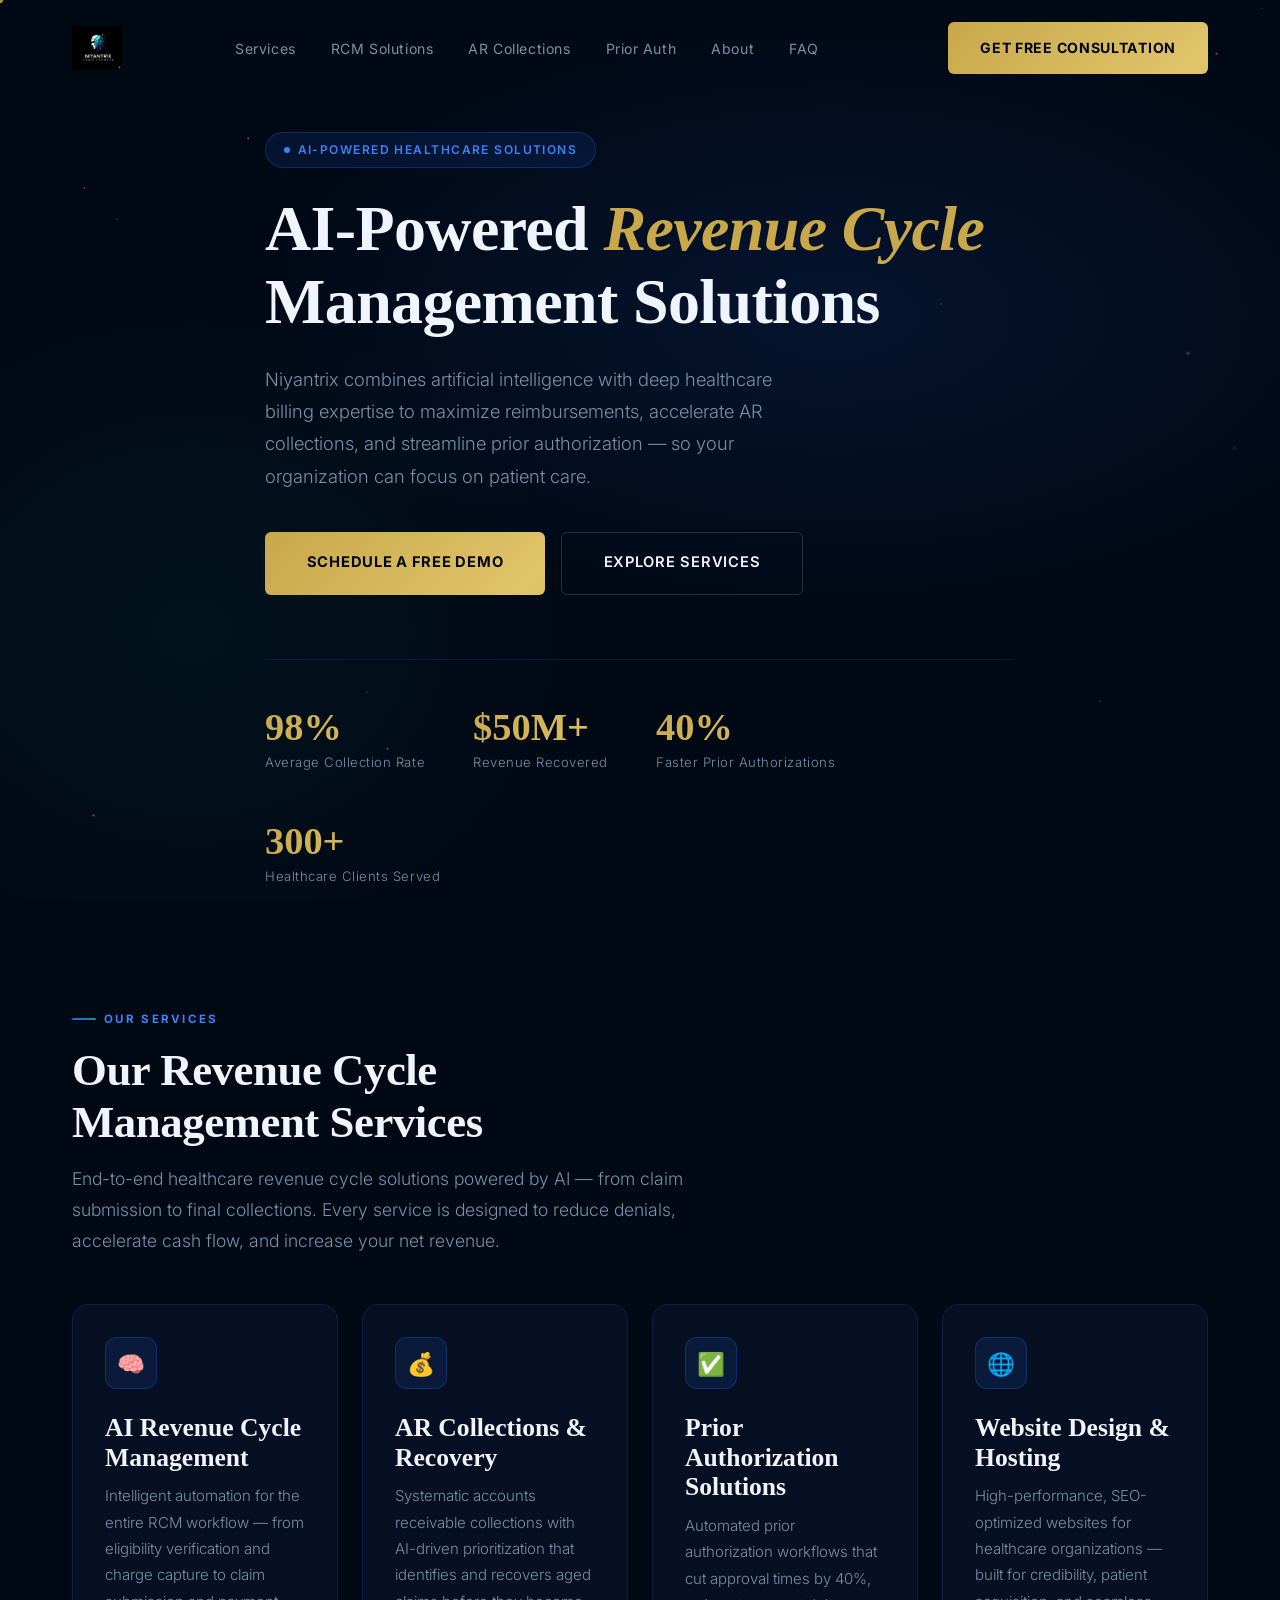
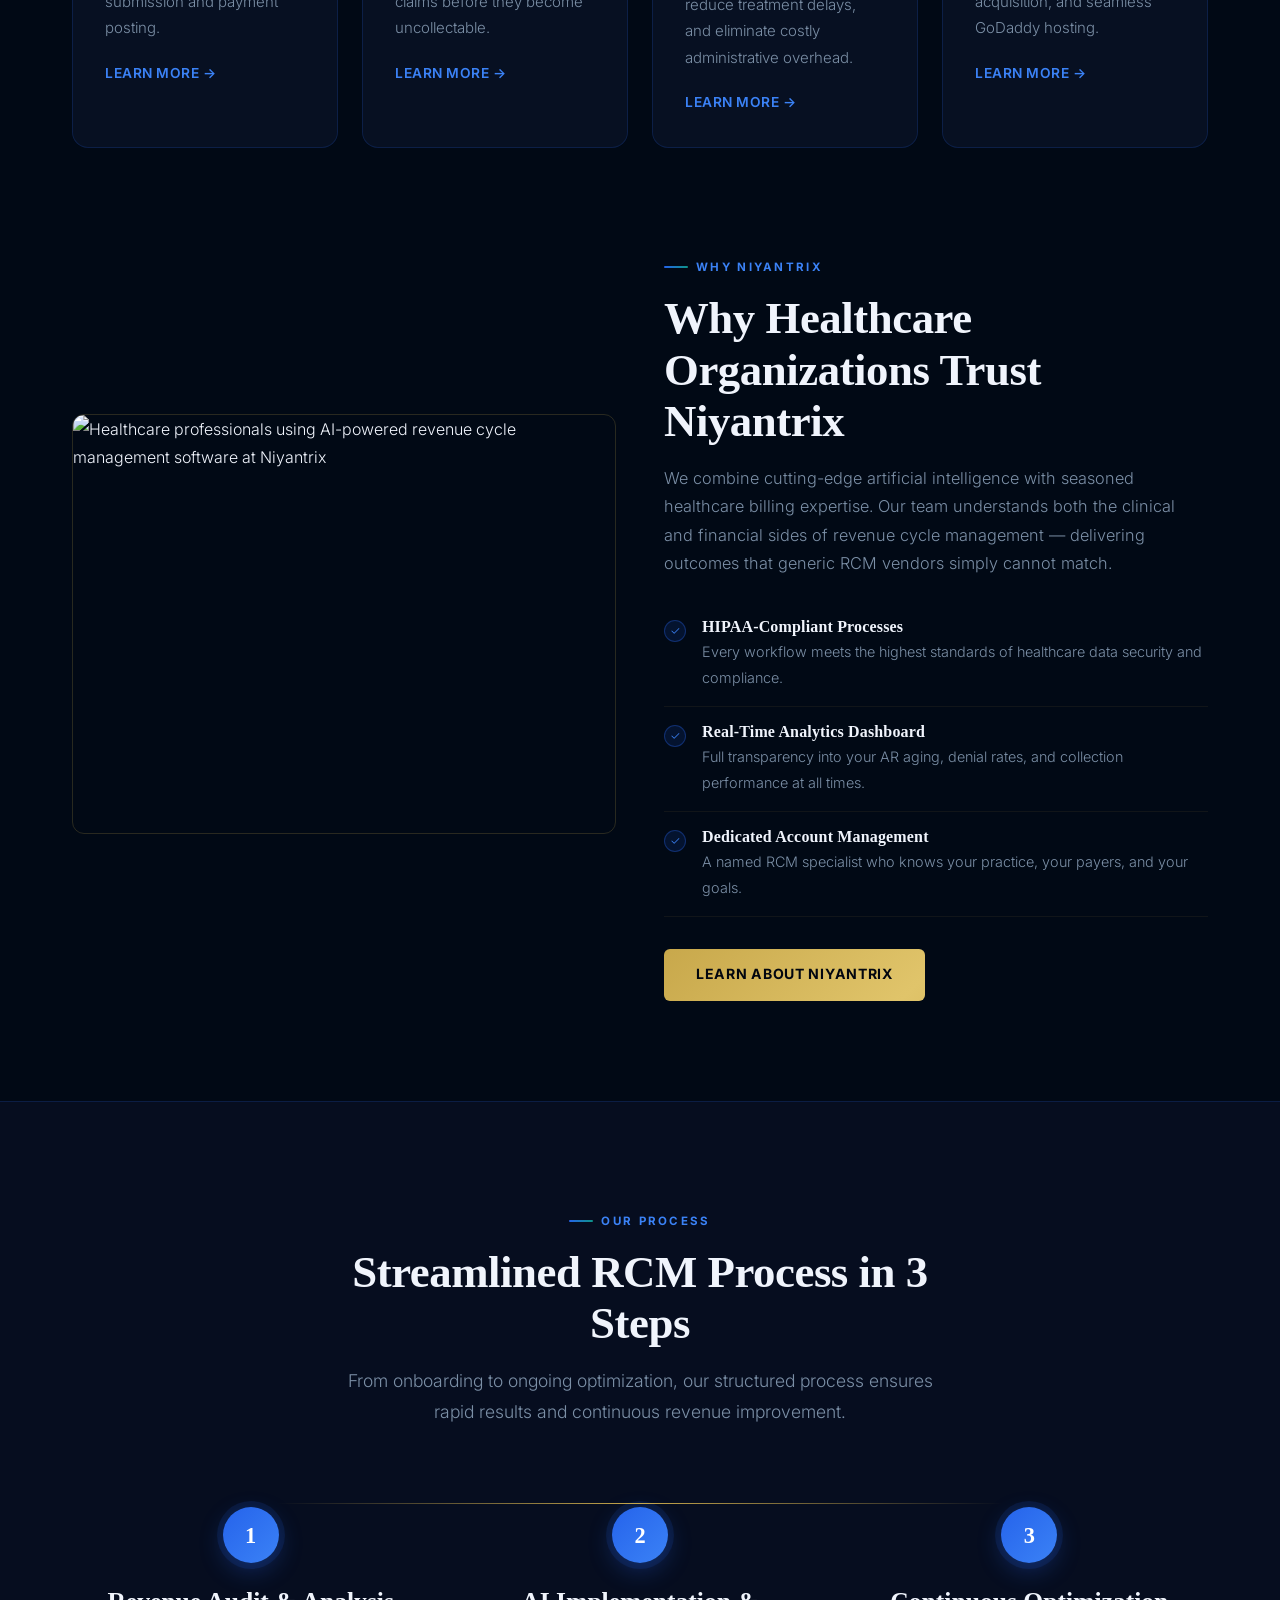
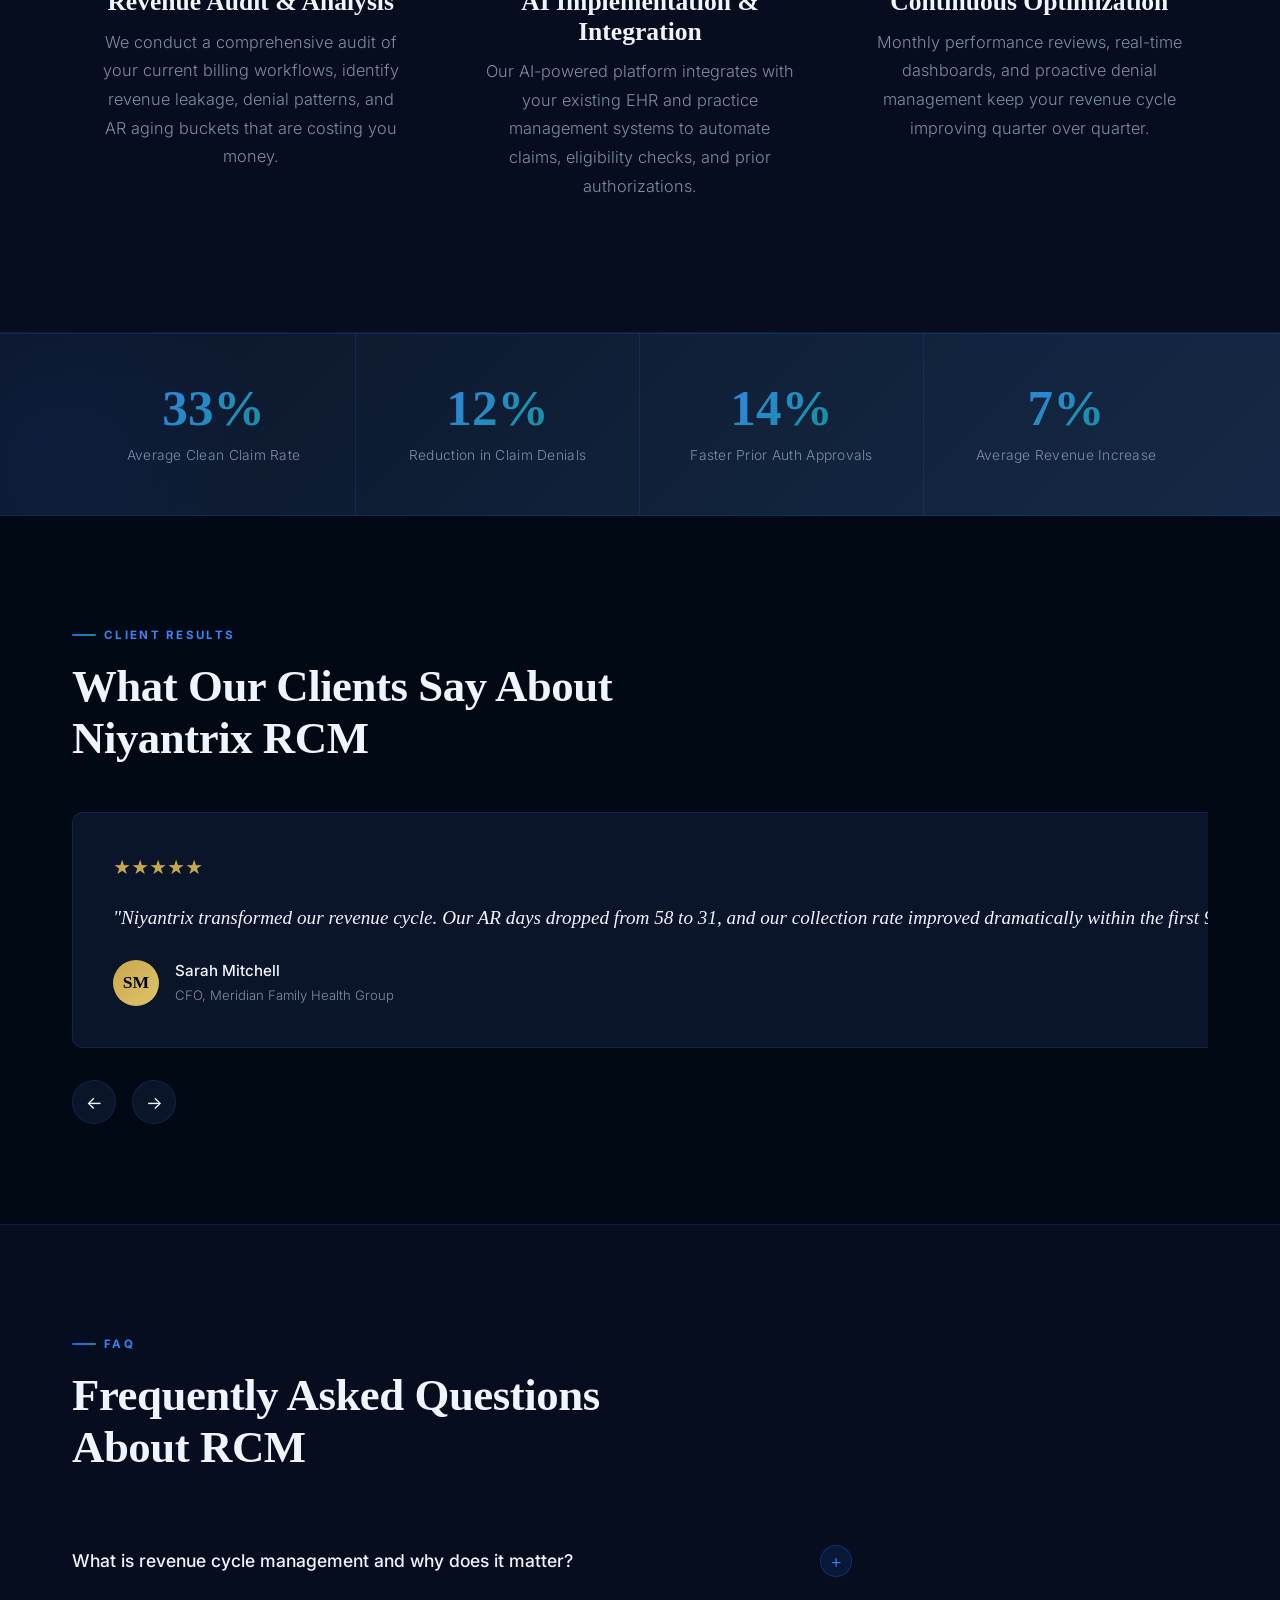
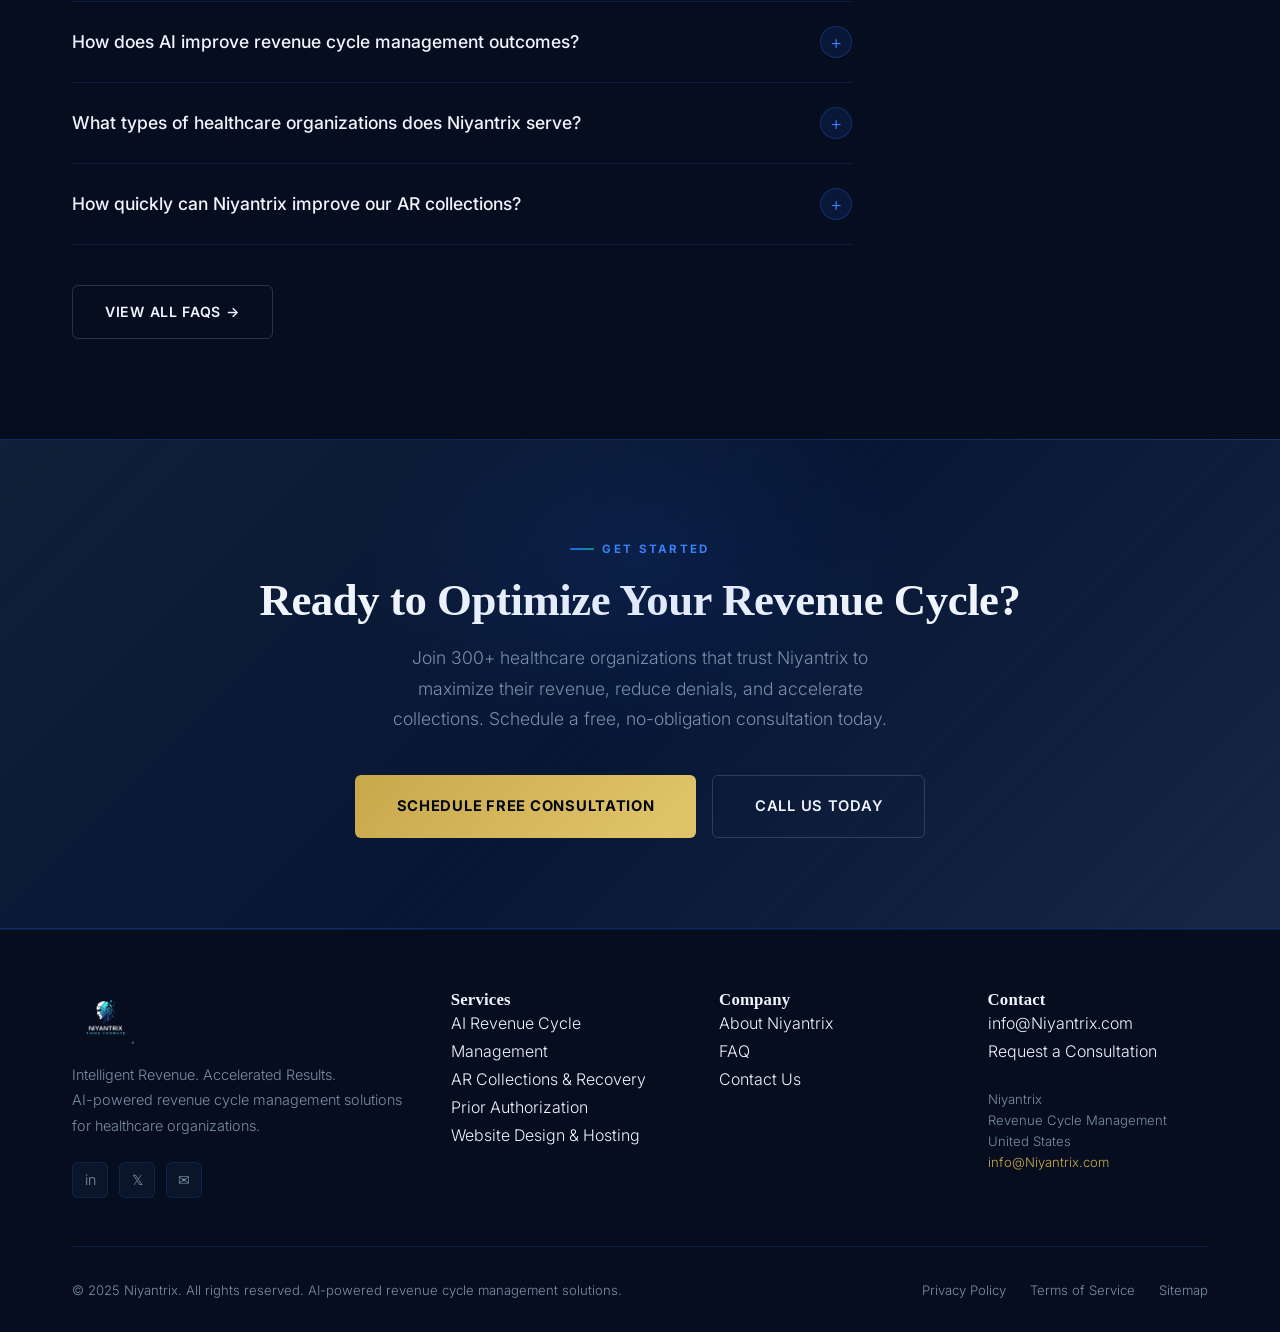
==== commit 232960ed: "Integrate Niyantrix logo image across all pages - Replace text nav logo with Logo.png on all 9 pages" ====
--- a/index.html
+++ b/index.html
@@ -97,7 +97,7 @@
 <nav class="nav" aria-label="Main navigation">
   <div class="container">
     <div class="nav-inner">
-      <a href="index.html" class="nav-logo" aria-label="Niyantrix Home">NIYAN<span>T</span>RIX</a>
+      <a href="index.html" class="nav-logo" aria-label="Niyantrix Home"><img src="Logo.png" alt="Niyantrix — Think Forward" class="nav-logo-img" /></a>
       <ul class="nav-links" role="list">
         <li><a href="services.html">Services</a></li>
         <li><a href="rcm-solutions.html">RCM Solutions</a></li>
@@ -427,7 +427,7 @@
   <div class="container">
     <div class="footer-grid">
       <div class="footer-brand">
-        <div class="footer-logo">NIYAN<span>T</span>RIX</div>
+        <div class="footer-logo"><img src="Logo.png" alt="Niyantrix" class="footer-logo-img" /></div>
         <p class="footer-tagline">Intelligent Revenue. Accelerated Results.<br/>AI-powered revenue cycle management solutions for healthcare organizations.</p>
         <div class="footer-social" aria-label="Social media links">
           <a href="https://www.linkedin.com/company/niyantrix" class="social-btn" target="_blank" rel="noopener noreferrer" aria-label="Niyantrix on LinkedIn">in</a>
--- a/styles.css
+++ b/styles.css
@@ -1,26 +1,36 @@
 /* ============================================
    NIYANTRIX — Shared Stylesheet
-   Luxury Dark Corporate | Gold Accent
+   Enterprise Dark | Precision Crafted
    ============================================ */
 
-@import url('https://fonts.googleapis.com/css2?family=Cormorant+Garant:ital,wght@0,300;0,400;0,600;0,700;1,300;1,400&family=DM+Sans:ital,opsz,wght@0,9..40,300;0,9..40,400;0,9..40,500;0,9..40,600;1,9..40,300&display=swap');
+@import url('https://fonts.googleapis.com/css2?family=Cormorant+Garant:ital,wght@0,300;0,400;0,600;0,700;1,300;1,400&family=Inter:wght@300;400;500;600;700&display=swap');
 
 /* ── Variables ── */
 :root {
-  --navy:      #05091A;
-  --charcoal:  #0D1117;
-  --surface:   #111827;
-  --surface2:  #1A2235;
-  --gold:      #C9A84C;
-  --gold-light:#E2C97A;
-  --gold-dim:  rgba(201,168,76,0.15);
-  --white:     #F8F9FC;
-  --muted:     #9BA3AF;
-  --border:    rgba(201,168,76,0.2);
-  --font-head: 'Cormorant Garant', Georgia, serif;
-  --font-body: 'DM Sans', sans-serif;
-  --radius:    12px;
-  --transition: 0.35s cubic-bezier(0.4,0,0.2,1);
+  --navy:       #010915;
+  --charcoal:   #060D1F;
+  --surface:    #0B1529;
+  --surface2:   #102038;
+  --surface3:   #162845;
+  --blue:       #2563EB;
+  --blue-light: #3B82F6;
+  --blue-dim:   rgba(37,99,235,0.12);
+  --teal:       #0D9488;
+  --teal-dim:   rgba(13,148,136,0.12);
+  --gold:       #C8A84B;
+  --gold-light: #E0C46A;
+  --gold-dim:   rgba(200,168,75,0.1);
+  --white:      #F0F4FC;
+  --muted:      #7B8FA6;
+  --border:     rgba(37,99,235,0.18);
+  --border-gold:rgba(200,168,75,0.2);
+  --glow-blue:  0 0 40px rgba(37,99,235,0.2);
+  --glow-gold:  0 0 40px rgba(200,168,75,0.15);
+  --font-head:  'Cormorant Garant', Georgia, serif;
+  --font-body:  'Inter', sans-serif;
+  --radius:     10px;
+  --radius-lg:  16px;
+  --transition: 0.3s cubic-bezier(0.4,0,0.2,1);
 }
 
 /* ── Reset ── */
@@ -31,7 +41,7 @@
   color: var(--white);
   font-family: var(--font-body);
   font-weight: 300;
-  line-height: 1.7;
+  line-height: 1.75;
   overflow-x: hidden;
 }
 img { display: block; max-width: 100%; height: auto; }
@@ -43,14 +53,14 @@
 h1, h2, h3, h4 {
   font-family: var(--font-head);
   font-weight: 600;
-  line-height: 1.2;
+  line-height: 1.15;
   color: var(--white);
 }
-h1 { font-size: clamp(2.4rem, 5vw, 4.2rem); }
-h2 { font-size: clamp(1.9rem, 3.5vw, 3rem); }
-h3 { font-size: clamp(1.3rem, 2vw, 1.7rem); }
-h4 { font-size: 1.15rem; font-weight: 500; }
-p  { color: var(--muted); font-size: 1.05rem; }
+h1 { font-size: clamp(2.4rem, 5vw, 4.4rem); letter-spacing: -0.01em; }
+h2 { font-size: clamp(1.9rem, 3.5vw, 3.2rem); letter-spacing: -0.01em; }
+h3 { font-size: clamp(1.2rem, 2vw, 1.6rem); }
+h4 { font-size: 1.05rem; font-weight: 600; letter-spacing: 0.01em; }
+p  { color: var(--muted); font-size: 1.02rem; line-height: 1.75; }
 
 /* ── Layout Helpers ── */
 .container { max-width: 1200px; margin: 0 auto; padding: 0 2rem; }
@@ -68,18 +78,19 @@
   display: inline-flex;
   align-items: center;
   gap: 0.5rem;
-  font-size: 0.78rem;
-  font-weight: 600;
-  letter-spacing: 0.18em;
+  font-size: 0.72rem;
+  font-weight: 700;
+  letter-spacing: 0.2em;
   text-transform: uppercase;
-  color: var(--gold);
+  color: var(--blue-light);
   margin-bottom: 1rem;
 }
 .section-label::before {
   content: '';
   display: block;
-  width: 28px; height: 1px;
-  background: var(--gold);
+  width: 24px; height: 2px;
+  background: linear-gradient(90deg, var(--blue), var(--teal));
+  border-radius: 2px;
 }
 .section-intro { max-width: 620px; }
 .section-intro p { margin-top: 1rem; font-size: 1.1rem; }
@@ -90,33 +101,48 @@
   align-items: center;
   gap: 0.5rem;
   padding: 0.85rem 2rem;
-  border-radius: 4px;
-  font-size: 0.9rem;
-  font-weight: 500;
-  letter-spacing: 0.04em;
+  border-radius: 6px;
+  font-size: 0.88rem;
+  font-weight: 600;
+  letter-spacing: 0.05em;
+  text-transform: uppercase;
   transition: var(--transition);
   border: none;
+  position: relative;
+  overflow: hidden;
 }
 .btn-gold {
-  background: linear-gradient(135deg, var(--gold), var(--gold-light));
-  color: var(--navy);
+  background: linear-gradient(135deg, var(--gold) 0%, var(--gold-light) 50%, var(--gold) 100%);
+  background-size: 200% auto;
+  color: #02060F;
+  font-weight: 700;
+}
+.btn-gold:hover {
+  background-position: right center;
+  transform: translateY(-2px);
+  box-shadow: 0 8px 32px rgba(200,168,75,0.45), 0 0 0 1px rgba(200,168,75,0.3);
+}
+.btn-blue {
+  background: linear-gradient(135deg, var(--blue), var(--blue-light));
+  color: #fff;
   font-weight: 600;
 }
-.btn-gold:hover {
+.btn-blue:hover {
   transform: translateY(-2px);
-  box-shadow: 0 8px 30px rgba(201,168,76,0.4);
+  box-shadow: 0 8px 32px rgba(37,99,235,0.5);
 }
 .btn-outline {
   background: transparent;
   color: var(--white);
-  border: 1px solid var(--border);
+  border: 1px solid rgba(255,255,255,0.15);
 }
 .btn-outline:hover {
-  border-color: var(--gold);
-  color: var(--gold);
+  border-color: var(--blue-light);
+  color: var(--blue-light);
+  background: var(--blue-dim);
   transform: translateY(-2px);
 }
-.btn-lg { padding: 1.1rem 2.5rem; font-size: 1rem; }
+.btn-lg { padding: 1.1rem 2.6rem; font-size: 0.92rem; }
 
 /* ── Navigation ── */
 .nav {
@@ -127,11 +153,12 @@
   transition: var(--transition);
 }
 .nav.scrolled {
-  background: rgba(5,9,26,0.92);
-  backdrop-filter: blur(20px);
-  -webkit-backdrop-filter: blur(20px);
-  border-bottom: 1px solid var(--border);
-  padding: 1rem 0;
+  background: rgba(1,9,21,0.88);
+  backdrop-filter: blur(24px) saturate(180%);
+  -webkit-backdrop-filter: blur(24px) saturate(180%);
+  border-bottom: 1px solid rgba(37,99,235,0.15);
+  padding: 0.9rem 0;
+  box-shadow: 0 4px 32px rgba(0,0,0,0.4);
 }
 .nav-inner {
   display: flex;
@@ -139,13 +166,23 @@
   justify-content: space-between;
 }
 .nav-logo {
-  font-family: var(--font-head);
-  font-size: 1.6rem;
-  font-weight: 700;
-  letter-spacing: 0.08em;
-  color: var(--white);
-}
-.nav-logo span { color: var(--gold); }
+  display: flex;
+  align-items: center;
+  flex-shrink: 0;
+}
+.nav-logo-img {
+  height: 44px;
+  width: auto;
+  display: block;
+  mix-blend-mode: screen;
+}
+.footer-logo-img {
+  height: 56px;
+  width: auto;
+  display: block;
+  mix-blend-mode: screen;
+  margin-bottom: 0.5rem;
+}
 .nav-links {
   display: flex;
   align-items: center;
@@ -164,7 +201,7 @@
   position: absolute;
   bottom: -3px; left: 0;
   width: 0; height: 1px;
-  background: var(--gold);
+  background: linear-gradient(90deg, var(--blue-light), var(--teal));
   transition: width var(--transition);
 }
 .nav-links a:hover { color: var(--white); }
@@ -230,8 +267,10 @@
 .hero-gradient {
   position: absolute;
   inset: 0;
-  background: radial-gradient(ellipse 80% 60% at 60% 40%, rgba(201,168,76,0.07) 0%, transparent 70%),
-              radial-gradient(ellipse 50% 80% at 10% 80%, rgba(13,17,23,0.8) 0%, transparent 60%);
+  background:
+    radial-gradient(ellipse 70% 50% at 65% 35%, rgba(37,99,235,0.12) 0%, transparent 65%),
+    radial-gradient(ellipse 50% 60% at 15% 70%, rgba(13,148,136,0.07) 0%, transparent 60%),
+    radial-gradient(ellipse 80% 40% at 50% 100%, rgba(1,9,21,0.9) 0%, transparent 70%);
   z-index: 1;
 }
 .hero-content {
@@ -243,15 +282,15 @@
   display: inline-flex;
   align-items: center;
   gap: 0.5rem;
-  background: var(--gold-dim);
-  border: 1px solid var(--border);
+  background: rgba(37,99,235,0.12);
+  border: 1px solid rgba(37,99,235,0.3);
   border-radius: 50px;
-  padding: 0.4rem 1rem;
-  font-size: 0.78rem;
-  font-weight: 500;
-  letter-spacing: 0.1em;
+  padding: 0.4rem 1.1rem;
+  font-size: 0.75rem;
+  font-weight: 600;
+  letter-spacing: 0.12em;
   text-transform: uppercase;
-  color: var(--gold);
+  color: var(--blue-light);
   margin-bottom: 1.5rem;
   opacity: 0;
   animation: fadeUp 0.8s 0.2s forwards;
@@ -260,7 +299,7 @@
   content: '';
   width: 6px; height: 6px;
   border-radius: 50%;
-  background: var(--gold);
+  background: var(--blue-light);
   animation: pulse 2s infinite;
 }
 @keyframes pulse {
@@ -305,16 +344,21 @@
   font-family: var(--font-head);
   font-size: 2.4rem;
   font-weight: 700;
-  color: var(--gold);
+  background: linear-gradient(135deg, var(--gold), var(--gold-light));
+  -webkit-background-clip: text;
+  -webkit-text-fill-color: transparent;
+  background-clip: text;
   line-height: 1;
 }
 .stat-label { font-size: 0.82rem; color: var(--muted); margin-top: 0.3rem; letter-spacing: 0.04em; }
 
 /* ── Cards ── */
 .card {
-  background: var(--surface);
-  border: 1px solid var(--border);
-  border-radius: var(--radius);
+  background: rgba(11,21,41,0.7);
+  backdrop-filter: blur(12px);
+  -webkit-backdrop-filter: blur(12px);
+  border: 1px solid rgba(37,99,235,0.18);
+  border-radius: var(--radius-lg);
   padding: 2rem;
   transition: var(--transition);
   position: relative;
@@ -324,21 +368,31 @@
   content: '';
   position: absolute;
   inset: 0;
-  background: linear-gradient(135deg, var(--gold-dim), transparent);
+  background: linear-gradient(135deg, rgba(37,99,235,0.08) 0%, transparent 60%);
   opacity: 0;
   transition: opacity var(--transition);
 }
+.card::after {
+  content: '';
+  position: absolute;
+  top: 0; left: 0; right: 0;
+  height: 1px;
+  background: linear-gradient(90deg, transparent, rgba(37,99,235,0.5), transparent);
+  opacity: 0;
+  transition: opacity var(--transition);
+}
 .card:hover {
-  border-color: var(--gold);
+  border-color: rgba(37,99,235,0.45);
   transform: translateY(-6px);
-  box-shadow: 0 20px 60px rgba(201,168,76,0.15);
+  box-shadow: 0 24px 64px rgba(0,0,0,0.4), 0 0 0 1px rgba(37,99,235,0.2), var(--glow-blue);
 }
 .card:hover::before { opacity: 1; }
+.card:hover::after { opacity: 1; }
 .card-icon {
   width: 52px; height: 52px;
-  background: var(--gold-dim);
-  border: 1px solid var(--border);
-  border-radius: 10px;
+  background: var(--blue-dim);
+  border: 1px solid rgba(37,99,235,0.3);
+  border-radius: 12px;
   display: flex;
   align-items: center;
   justify-content: center;
@@ -348,14 +402,16 @@
   z-index: 1;
 }
 .card h3 { position: relative; z-index: 1; margin-bottom: 0.7rem; }
-.card p  { position: relative; z-index: 1; font-size: 0.95rem; }
+.card p  { position: relative; z-index: 1; font-size: 0.94rem; }
 .card-link {
   display: inline-flex;
   align-items: center;
   gap: 0.4rem;
-  color: var(--gold);
-  font-size: 0.88rem;
-  font-weight: 500;
+  color: var(--blue-light);
+  font-size: 0.86rem;
+  font-weight: 600;
+  letter-spacing: 0.04em;
+  text-transform: uppercase;
   margin-top: 1.2rem;
   position: relative;
   z-index: 1;
@@ -383,8 +439,8 @@
 .step-num {
   width: 56px; height: 56px;
   border-radius: 50%;
-  background: linear-gradient(135deg, var(--gold), var(--gold-light));
-  color: var(--navy);
+  background: linear-gradient(135deg, var(--blue), var(--blue-light));
+  color: #fff;
   font-family: var(--font-head);
   font-size: 1.4rem;
   font-weight: 700;
@@ -392,14 +448,25 @@
   align-items: center;
   justify-content: center;
   margin: 0 auto 1.5rem;
+  box-shadow: 0 0 0 6px rgba(37,99,235,0.12), 0 8px 24px rgba(37,99,235,0.3);
 }
 .process-step h3 { margin-bottom: 0.7rem; }
 
 /* ── Results Banner ── */
 .results-banner {
-  background: linear-gradient(135deg, var(--surface) 0%, var(--surface2) 100%);
-  border-top: 1px solid var(--border);
-  border-bottom: 1px solid var(--border);
+  background: linear-gradient(135deg, var(--surface) 0%, var(--surface2) 50%, var(--surface3) 100%);
+  border-top: 1px solid rgba(37,99,235,0.2);
+  border-bottom: 1px solid rgba(37,99,235,0.2);
+  position: relative;
+  overflow: hidden;
+}
+.results-banner::before {
+  content: '';
+  position: absolute;
+  top: -50%; left: -20%;
+  width: 600px; height: 400px;
+  background: radial-gradient(circle, rgba(37,99,235,0.08) 0%, transparent 60%);
+  pointer-events: none;
 }
 .results-grid {
   display: grid;
@@ -414,12 +481,15 @@
 .result-item:last-child { border-right: none; }
 .result-number {
   font-family: var(--font-head);
-  font-size: 3rem;
+  font-size: 3.2rem;
   font-weight: 700;
-  color: var(--gold);
+  background: linear-gradient(135deg, var(--blue-light), var(--teal));
+  -webkit-background-clip: text;
+  -webkit-text-fill-color: transparent;
+  background-clip: text;
   line-height: 1;
 }
-.result-label { font-size: 0.88rem; color: var(--muted); margin-top: 0.5rem; }
+.result-label { font-size: 0.86rem; color: var(--muted); margin-top: 0.6rem; letter-spacing: 0.02em; }
 
 /* ── Testimonials ── */
 .testimonials-track {
@@ -482,11 +552,22 @@
 
 /* ── CTA Banner ── */
 .cta-banner {
-  background: linear-gradient(135deg, var(--surface2) 0%, rgba(201,168,76,0.08) 100%);
-  border-top: 1px solid var(--border);
-  border-bottom: 1px solid var(--border);
+  background: linear-gradient(135deg, var(--surface2) 0%, rgba(37,99,235,0.15) 50%, var(--surface3) 100%);
+  border-top: 1px solid rgba(37,99,235,0.2);
+  border-bottom: 1px solid rgba(37,99,235,0.2);
   text-align: center;
-  padding: 80px 0;
+  padding: 90px 0;
+  position: relative;
+  overflow: hidden;
+}
+.cta-banner::before {
+  content: '';
+  position: absolute;
+  top: -80px; left: 50%;
+  transform: translateX(-50%);
+  width: 600px; height: 400px;
+  background: radial-gradient(ellipse, rgba(37,99,235,0.1) 0%, transparent 65%);
+  pointer-events: none;
 }
 .cta-banner h2 { margin-bottom: 1rem; }
 .cta-banner p { max-width: 520px; margin: 0 auto 2.5rem; font-size: 1.1rem; }
@@ -579,7 +660,7 @@
   color: var(--white);
   margin-bottom: 1rem;
 }
-.footer-logo span { color: var(--gold); }
+.footer-logo span { color: var(--blue-light); }
 .footer-tagline { font-size: 0.9rem; color: var(--muted); margin-bottom: 1.5rem; }
 .footer-social { display: flex; gap: 0.7rem; }
 .social-btn {
@@ -594,13 +675,13 @@
   color: var(--muted);
   transition: var(--transition);
 }
-.social-btn:hover { border-color: var(--gold); color: var(--gold); }
+.social-btn:hover { border-color: var(--blue-light); color: var(--blue-light); }
 .footer-col h4 {
-  font-size: 0.78rem;
-  font-weight: 600;
-  letter-spacing: 0.12em;
+  font-size: 0.72rem;
+  font-weight: 700;
+  letter-spacing: 0.14em;
   text-transform: uppercase;
-  color: var(--gold);
+  color: var(--blue-light);
   margin-bottom: 1.2rem;
 }
 .footer-col ul li { margin-bottom: 0.6rem; }
@@ -616,7 +697,7 @@
 .footer-copy { font-size: 0.82rem; color: var(--muted); }
 .footer-legal { display: flex; gap: 1.5rem; }
 .footer-legal a { font-size: 0.82rem; color: var(--muted); transition: color var(--transition); }
-.footer-legal a:hover { color: var(--gold); }
+.footer-legal a:hover { color: var(--blue-light); }
 
 /* ── Breadcrumb ── */
 .breadcrumb {
@@ -635,22 +716,32 @@
 .breadcrumb-list .sep { color: var(--border); }
 .breadcrumb-list .current { color: var(--white); }
 
+/* ── Utility ── */
+.sr-only { position:absolute; width:1px; height:1px; padding:0; margin:-1px; overflow:hidden; clip:rect(0,0,0,0); white-space:nowrap; border:0; }
+
 /* ── Page Hero (inner pages) ── */
 .page-hero {
-  padding: 120px 0 80px;
-  background: linear-gradient(135deg, var(--navy) 0%, var(--surface) 100%);
-  border-bottom: 1px solid var(--border);
+  padding: 130px 0 80px;
+  background: linear-gradient(150deg, var(--navy) 0%, var(--surface) 60%, var(--surface2) 100%);
+  border-bottom: 1px solid rgba(37,99,235,0.18);
   position: relative;
   overflow: hidden;
 }
 .page-hero::before {
   content: '';
   position: absolute;
-  top: -50%;
-  right: -10%;
-  width: 500px; height: 500px;
+  top: -40%;
+  right: -5%;
+  width: 600px; height: 500px;
   border-radius: 50%;
-  background: radial-gradient(circle, rgba(201,168,76,0.06) 0%, transparent 70%);
+  background: radial-gradient(circle, rgba(37,99,235,0.1) 0%, transparent 65%);
+}
+.page-hero::after {
+  content: '';
+  position: absolute;
+  bottom: 0; left: 0; right: 0;
+  height: 1px;
+  background: linear-gradient(90deg, transparent, rgba(37,99,235,0.4), rgba(13,148,136,0.3), transparent);
 }
 .page-hero-content { max-width: 680px; position: relative; z-index: 1; }
 .page-hero h1 { margin-bottom: 1rem; }
@@ -677,12 +768,12 @@
 .faq-toggle {
   width: 32px; height: 32px;
   border-radius: 50%;
-  background: var(--surface);
-  border: 1px solid var(--border);
+  background: var(--blue-dim);
+  border: 1px solid rgba(37,99,235,0.3);
   display: flex;
   align-items: center;
   justify-content: center;
-  color: var(--gold);
+  color: var(--blue-light);
   font-size: 1.2rem;
   flex-shrink: 0;
   transition: var(--transition);
@@ -708,12 +799,12 @@
 .benefit-check {
   width: 22px; height: 22px;
   border-radius: 50%;
-  background: var(--gold-dim);
-  border: 1px solid var(--border);
+  background: var(--blue-dim);
+  border: 1px solid rgba(37,99,235,0.35);
   display: flex;
   align-items: center;
   justify-content: center;
-  color: var(--gold);
+  color: var(--blue-light);
   font-size: 0.75rem;
   flex-shrink: 0;
   margin-top: 2px;
